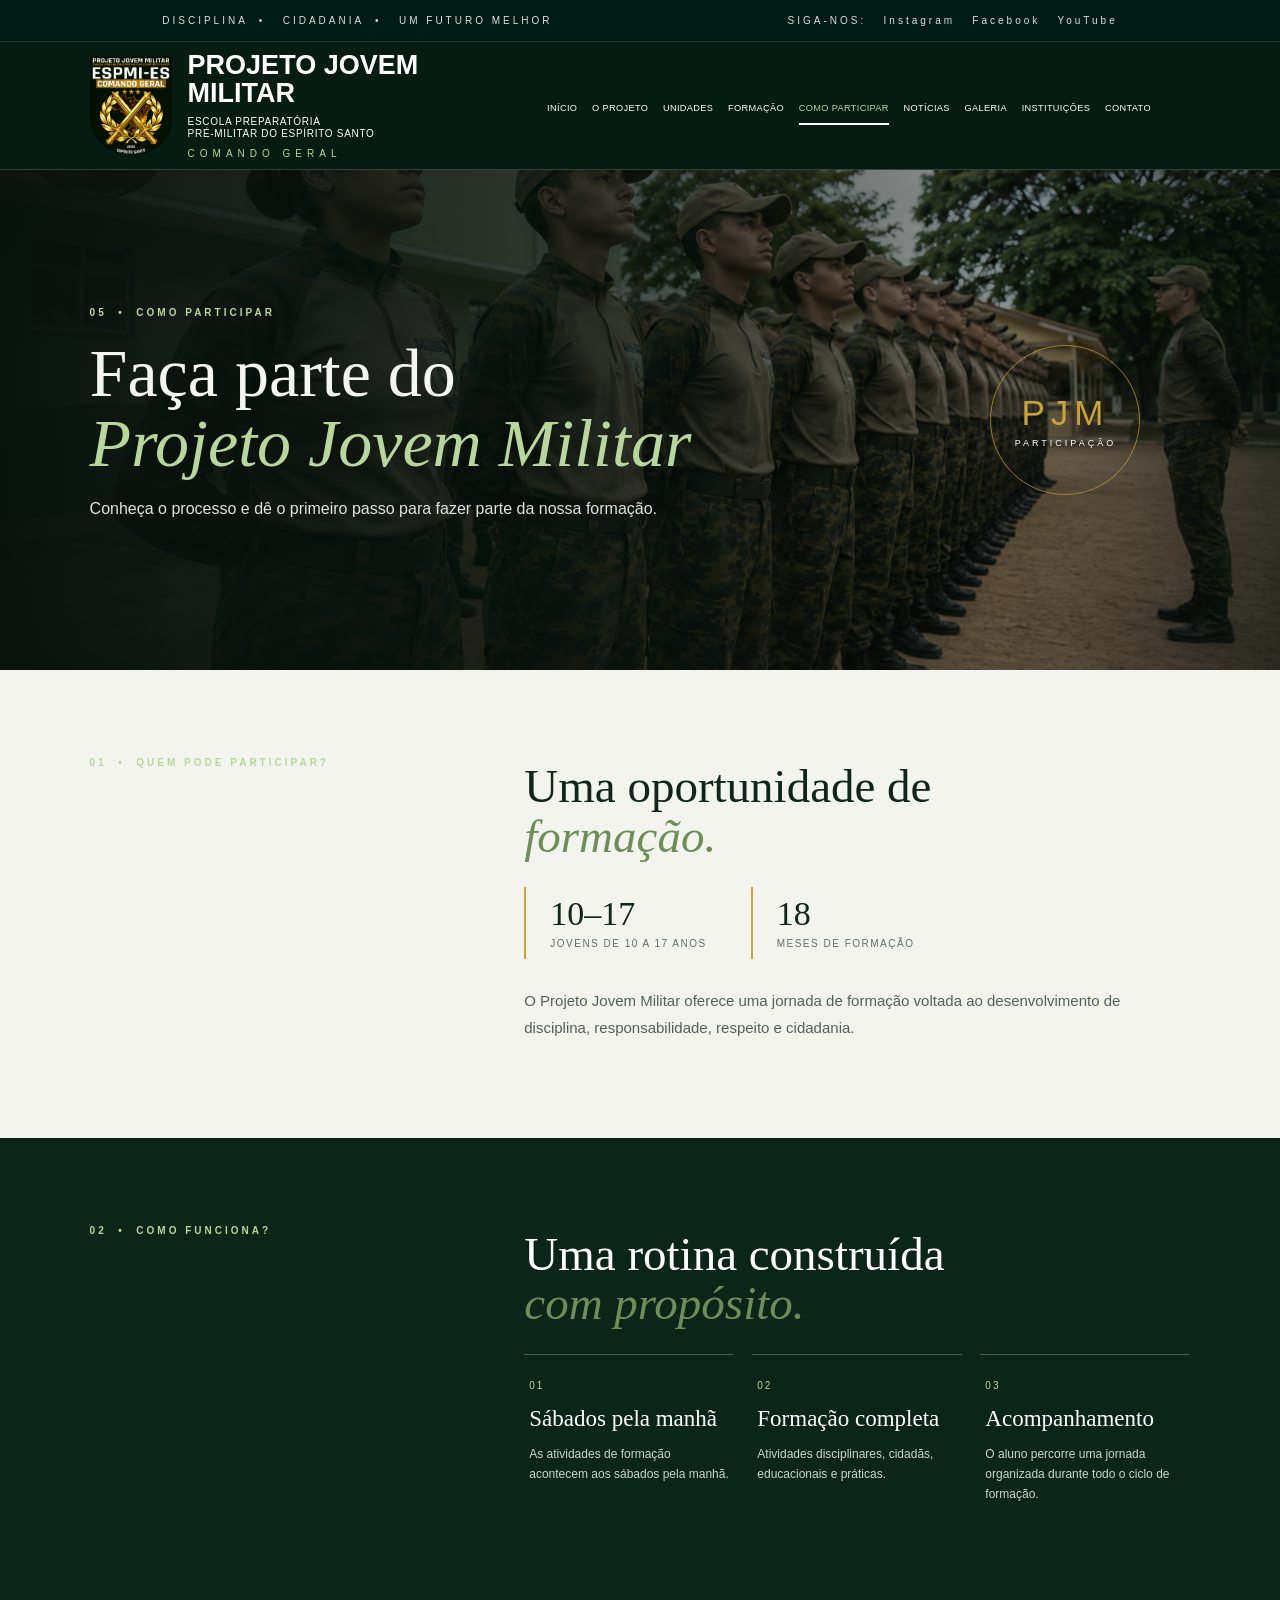
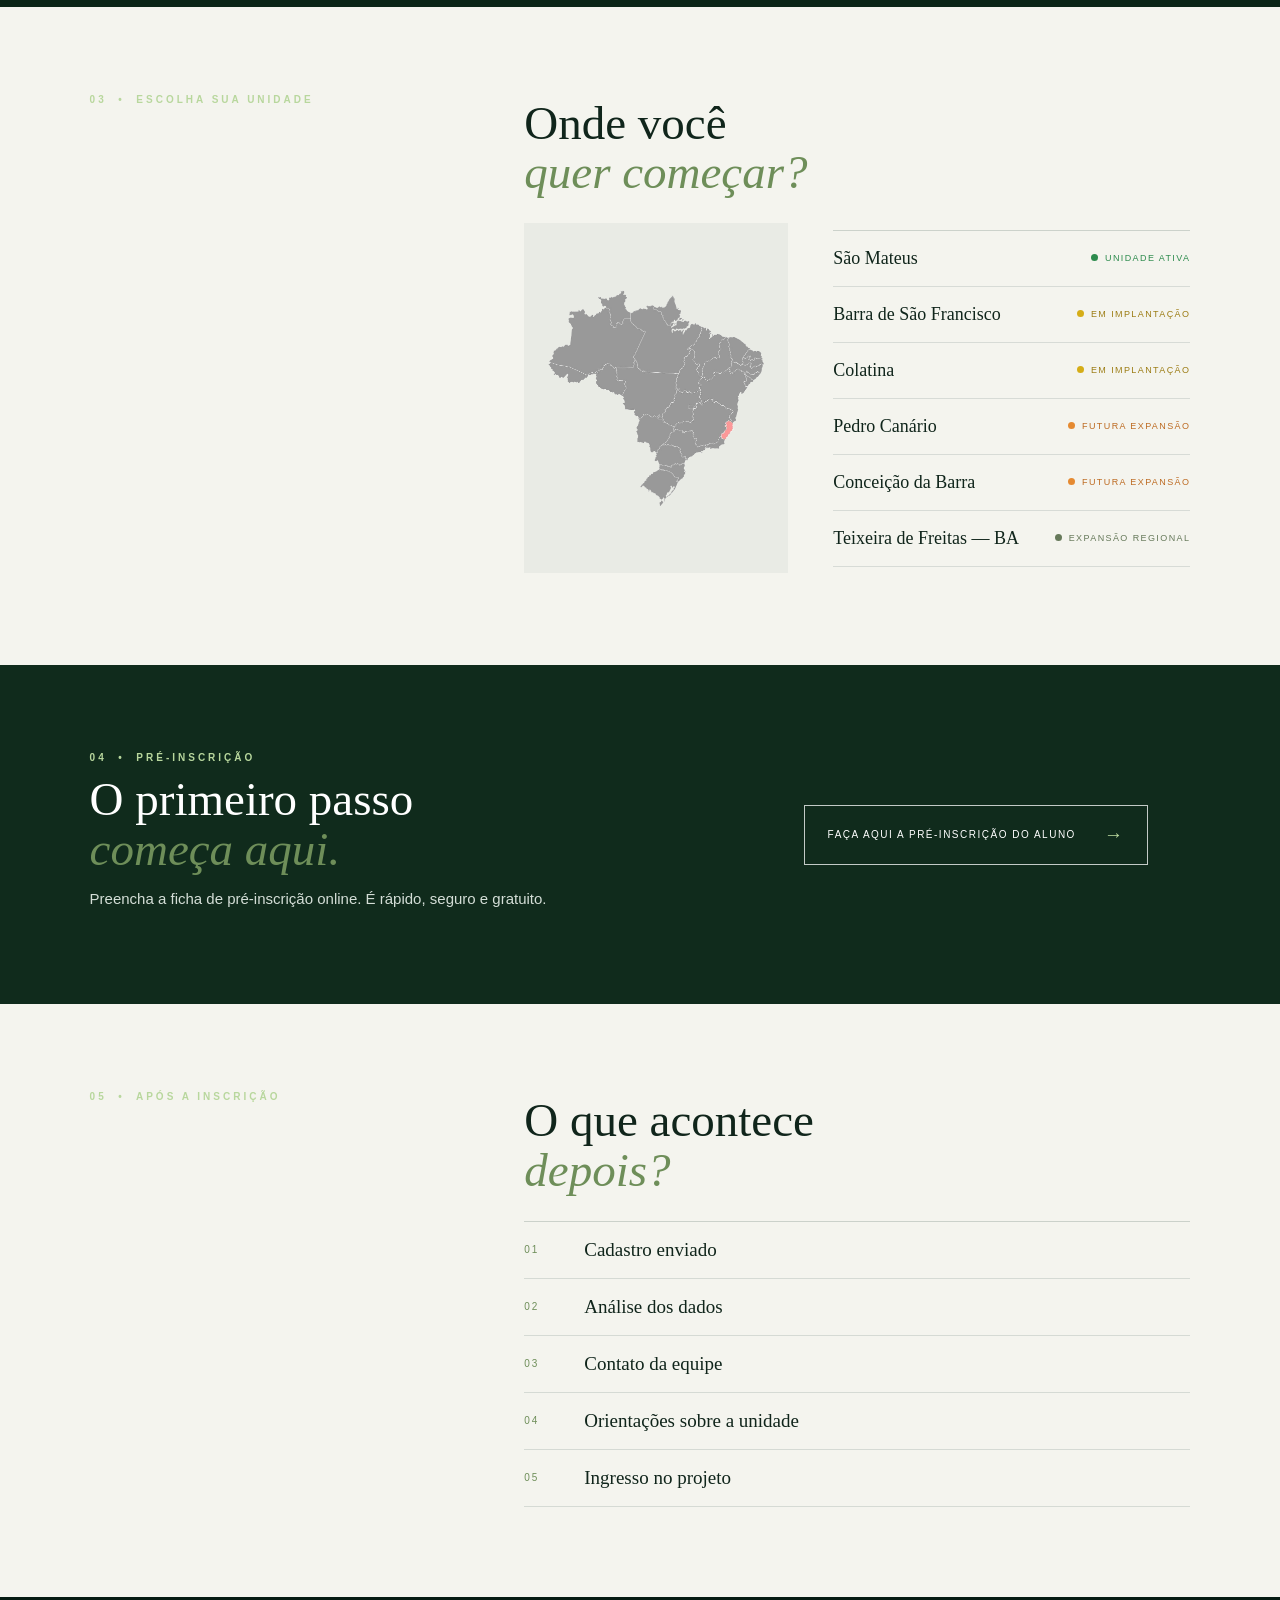
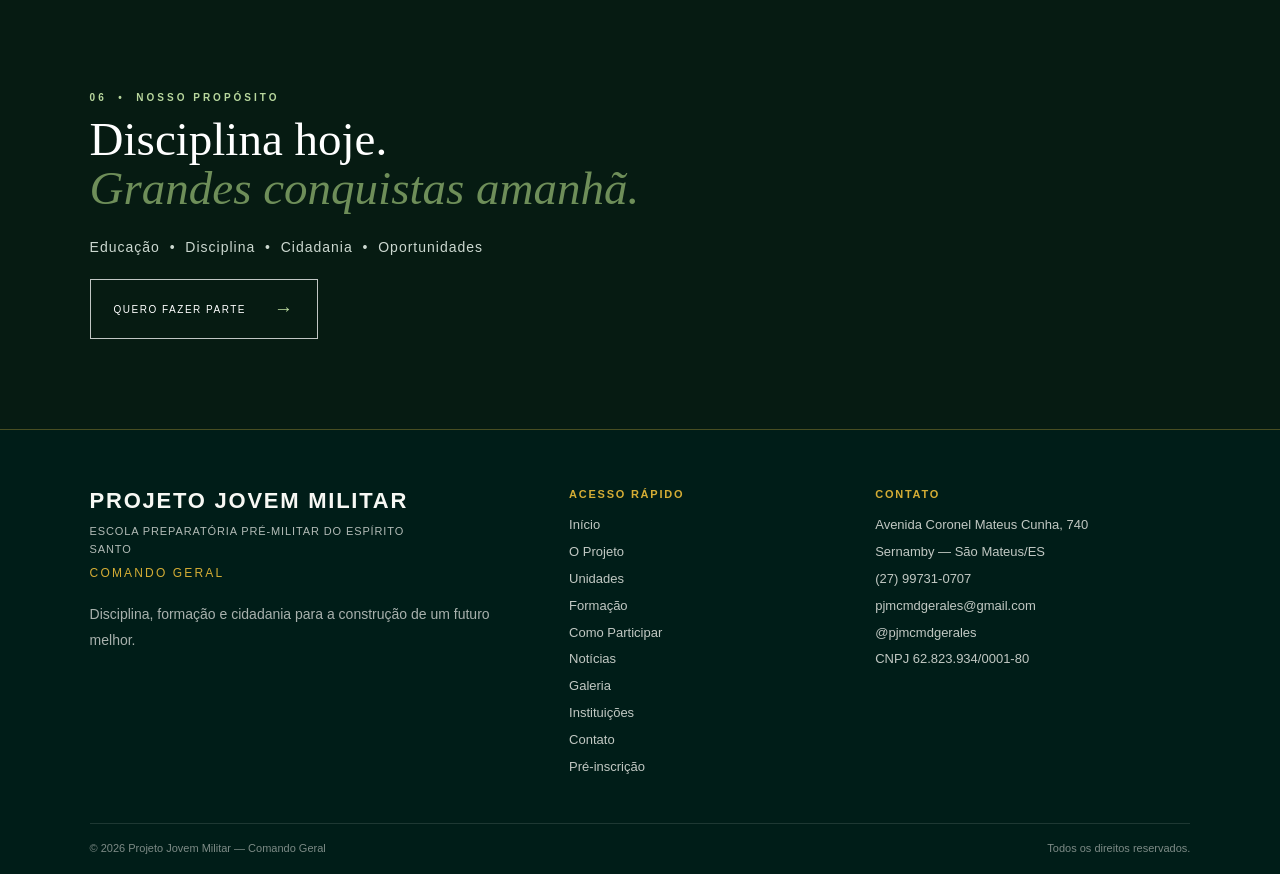
==== como-participar.html @ 77598af4 "Update como-participar.html" ====
<!doctype html>
<html lang="pt-BR">
<head>
<meta charset="utf-8">
<meta name="viewport" content="width=device-width,initial-scale=1">
<title>Como Participar | Projeto Jovem Militar</title>
<link rel="stylesheet" href="como-participar.css">
<link rel="stylesheet" href="common.css">  <link rel="stylesheet" href="responsive.css">
</head>
<body>
<div class="topbar"><div class="container topbar-inner">
<span>DISCIPLINA&nbsp;&nbsp;•&nbsp;&nbsp; CIDADANIA&nbsp;&nbsp;•&nbsp;&nbsp; UM FUTURO MELHOR</span>
<span>SIGA-NOS:&nbsp;&nbsp; Instagram&nbsp;&nbsp; Facebook&nbsp;&nbsp; YouTube</span>
</div></div>

<header class="site-header">
<div class="container header-inner">
<a class="brand" href="index.html">
<img src="assets/brasao-comando-geral.png" alt="Brasão do Projeto Jovem Militar — Comando Geral">
<span class="brand-text"><strong>PROJETO JOVEM<br>MILITAR</strong><small>ESCOLA PREPARATÓRIA<br>PRÉ-MILITAR DO ESPÍRITO SANTO</small><em>COMANDO GERAL</em></span>
</a>
<button class="menu-toggle" type="button" aria-label="Abrir menu" aria-expanded="false">☰</button>
<nav class="nav" aria-label="Navegação principal"><a href="index.html" data-page="inicio">INÍCIO</a><a href="projeto.html" data-page="projeto">O PROJETO</a><a href="unidades.html" data-page="unidades">UNIDADES</a><a href="formacao.html" data-page="formacao">FORMAÇÃO</a><a class="active" href="como-participar.html" data-page="como">COMO PARTICIPAR</a><a href="noticias.html" data-page="noticias">NOTÍCIAS</a><a href="galeria.html" data-page="galeria">GALERIA</a><a href="instituicoes.html" data-page="instituicoes">INSTITUIÇÕES</a><a href="contato.html" data-page="contato">CONTATO</a></nav>
</div>
</header>

<main>
<section class="participar-hero">
<div class="hero-image"></div>
<div class="container hero-inner">
<div class="hero-copy">
<span class="kicker">05 &nbsp;•&nbsp; COMO PARTICIPAR</span>
<h1>Faça parte do<br><i>Projeto Jovem Militar</i></h1>
<p>Conheça o processo e dê o primeiro passo para fazer parte da nossa formação.</p>
</div>
<div class="hero-mark"><span>PJM</span><small>PARTICIPAÇÃO</small></div>
</div>
</section>

<section class="paper-section">
<div class="container">
<div class="section-grid">
<div><span class="section-kicker">01 &nbsp;•&nbsp; QUEM PODE PARTICIPAR?</span></div>
<div class="content">
<h2>Uma oportunidade de<br><i>formação.</i></h2>
<div class="feature-list">
<div><b>10–17</b><span>JOVENS DE 10 A 17 ANOS</span></div>
<div><b>18</b><span>MESES DE FORMAÇÃO</span></div>
</div>
<p>O Projeto Jovem Militar oferece uma jornada de formação voltada ao desenvolvimento de disciplina, responsabilidade, respeito e cidadania.</p>
</div>
</div>
</div>
</section>

<section class="dark-section">
<div class="container">
<div class="section-grid">
<div><span class="section-kicker">02 &nbsp;•&nbsp; COMO FUNCIONA?</span></div>
<div class="content">
<h2>Uma rotina construída<br><i>com propósito.</i></h2>
<div class="steps">
<div><span>01</span><h3>Sábados pela manhã</h3><p>As atividades de formação acontecem aos sábados pela manhã.</p></div>
<div><span>02</span><h3>Formação completa</h3><p>Atividades disciplinares, cidadãs, educacionais e práticas.</p></div>
<div><span>03</span><h3>Acompanhamento</h3><p>O aluno percorre uma jornada organizada durante todo o ciclo de formação.</p></div>
</div>
</div>
</div>
</div>
</section>

<section class="paper-section units-section">
<div class="container">
<div class="section-grid">
<div><span class="section-kicker">03 &nbsp;•&nbsp; ESCOLHA SUA UNIDADE</span></div>
<div class="content">
<h2>Onde você<br><i>quer começar?</i></h2>
<div class="units-layout">
<div class="map-box"><img src="assets/mapa-brasil-es.png" alt="Mapa do Brasil com destaque para o Espírito Santo"></div>
<div class="unit-list">
<div><strong>São Mateus</strong><span class="status active">UNIDADE ATIVA</span></div>
<div><strong>Barra de São Francisco</strong><span class="status implant">EM IMPLANTAÇÃO</span></div>
<div><strong>Colatina</strong><span class="status implant">EM IMPLANTAÇÃO</span></div>
<div><strong>Pedro Canário</strong><span class="status future">FUTURA EXPANSÃO</span></div>
<div><strong>Conceição da Barra</strong><span class="status future">FUTURA EXPANSÃO</span></div>
<div><strong>Teixeira de Freitas — BA</strong><span class="status regional">EXPANSÃO REGIONAL</span></div>
</div>
</div>
</div>
</div>
</div>
</section>

<section class="pre-section">
<div class="container pre-inner">
<div>
<span class="section-kicker">04 &nbsp;•&nbsp; PRÉ-INSCRIÇÃO</span>
<h2>O primeiro passo<br><i>começa aqui.</i></h2>
<p>Preencha a ficha de pré-inscrição online. É rápido, seguro e gratuito.</p>
</div>
<a class="main-button" href="pre-inscricao.html">FAÇA AQUI A PRÉ-INSCRIÇÃO DO ALUNO <span>→</span></a>
</div>
</section>

<section class="paper-section after-section">
<div class="container">
<div class="section-grid">
<div><span class="section-kicker">05 &nbsp;•&nbsp; APÓS A INSCRIÇÃO</span></div>
<div class="content">
<h2>O que acontece<br><i>depois?</i></h2>
<div class="timeline">
<div><span>01</span><b>Cadastro enviado</b></div>
<div><span>02</span><b>Análise dos dados</b></div>
<div><span>03</span><b>Contato da equipe</b></div>
<div><span>04</span><b>Orientações sobre a unidade</b></div>
<div><span>05</span><b>Ingresso no projeto</b></div>
</div>
</div>
</div>
</div>
</section>

<section class="closing">
<div class="container">
<span class="section-kicker">06 &nbsp;•&nbsp; NOSSO PROPÓSITO</span>
<h2>Disciplina hoje.<br><i>Grandes conquistas amanhã.</i></h2>
<p>Educação &nbsp;•&nbsp; Disciplina &nbsp;•&nbsp; Cidadania &nbsp;•&nbsp; Oportunidades</p>
<a href="pre-inscricao.html">QUERO FAZER PARTE <span>→</span></a>
</div>
</section>
</main>



<script>
(function(){
const nav=document.querySelector('.nav'),toggle=document.querySelector('.menu-toggle');
if(toggle&&nav){toggle.onclick=()=>{const open=nav.classList.toggle('open');toggle.setAttribute('aria-expanded',String(open))};nav.querySelectorAll('a').forEach(a=>a.onclick=()=>nav.classList.remove('open'))}
const path=location.pathname.toLowerCase(),hash=location.hash;
let page='como';
if(path.includes('projeto.html'))page='projeto';
else if(path.includes('unidades.html'))page='unidades';
else if(path.includes('formacao.html'))page='formacao';
else if(path.endsWith('/index.html')||path.endsWith('/'))page=hash==='#contato'?'contato':'inicio';
document.querySelectorAll('.nav a').forEach(a=>a.classList.toggle('active',a.dataset.page===page));
})();
</script>
<footer class="pjm-footer"><div class="container footer-grid"><div class="footer-brand"><div class="footer-title">PROJETO JOVEM MILITAR</div><div class="footer-subtitle">ESCOLA PREPARATÓRIA PRÉ-MILITAR DO ESPÍRITO SANTO</div><div class="footer-command">COMANDO GERAL</div><p>Disciplina, formação e cidadania para a construção de um futuro melhor.</p></div><div class="footer-links"><strong>ACESSO RÁPIDO</strong><a href="index.html">Início</a><a href="projeto.html">O Projeto</a><a href="unidades.html">Unidades</a><a href="formacao.html">Formação</a><a href="como-participar.html">Como Participar</a><a href="noticias.html">Notícias</a><a href="galeria.html">Galeria</a><a href="instituicoes.html">Instituições</a><a href="contato.html">Contato</a><a href="pre-inscricao.html">Pré-inscrição</a></div><div class="footer-contact"><strong>CONTATO</strong><span>Avenida Coronel Mateus Cunha, 740</span><span>Sernamby — São Mateus/ES</span><span>(27) 99731-0707</span><span>pjmcmdgerales@gmail.com</span><span>@pjmcmdgerales</span><span>CNPJ 62.823.934/0001-80</span></div></div><div class="container footer-bottom"><span>© 2026 Projeto Jovem Militar — Comando Geral</span><span>Todos os direitos reservados.</span></div></footer><script src="common.js"></script></body>
</html>
---- como-participar.css ----
@font-face{font-family:FuturaPJM;src:url("assets/Futura-Md-BT.ttf") format("truetype");font-display:swap}
:root{--g:#061b12;--g2:#0b2518;--soft:#b8d79d;--gold:#c8a43a;--white:#f5f6f1;--paper:#f4f4ee;--ink:#10251b}
*{box-sizing:border-box}body{margin:0;background:var(--g);color:var(--white);font-family:FuturaPJM,Arial,sans-serif}.container{width:min(1320px,calc(100% - 88px));margin:auto}
.topbar{height:42px;background:#04140d;border-bottom:1px solid rgba(255,255,255,.1);font-size:10px;letter-spacing:3px}.topbar-inner{height:100%;display:flex;align-items:center;justify-content:space-between;color:#d9e1d9}
.site-header{height:128px;background:#061b12;border-bottom:1px solid rgba(255,255,255,.17);position:relative;z-index:10}.header-inner{height:100%;display:flex;align-items:center;gap:28px}.brand{display:flex;align-items:center;gap:16px;text-decoration:none;color:#fff;min-width:390px}.brand img{width:82px;height:104px;object-fit:contain}.brand-text{display:flex;flex-direction:column}.brand-text strong{font-size:27px;line-height:1.02}.brand-text small{font-size:10px;line-height:1.25;letter-spacing:.7px;margin-top:8px}.brand-text em{font-style:normal;color:var(--soft);font-size:10px;letter-spacing:5px;margin-top:7px}
.nav{display:flex;align-items:center;justify-content:center;gap:23px;flex:1;white-space:nowrap}.nav a{position:relative;color:#fff;text-decoration:none;font-size:12px;letter-spacing:.6px;padding:42px 0 37px}.nav a:after{content:"";position:absolute;left:0;right:0;bottom:25px;height:3px;background:#fff;transform:scaleX(0);transition:.2s}.nav a.active{color:var(--soft)}.nav a.active:after{transform:scaleX(1)}.header-cta{border:1px solid #819f65;border-radius:30px;color:#fff;text-decoration:none;padding:15px 19px;font-size:10px;white-space:nowrap}.header-cta span{font-size:18px;color:var(--soft);margin-left:12px}.menu-toggle{display:none}
.participar-hero{min-height:500px;position:relative;overflow:hidden;background:#071c12}.hero-image{position:absolute;inset:0;background:linear-gradient(90deg,rgba(3,18,11,.98) 0%,rgba(3,18,11,.78) 45%,rgba(3,18,11,.42) 78%,rgba(3,18,11,.7)),url("assets/alunos-enfileirados.png") center/cover no-repeat;filter:saturate(.62)}.hero-inner{position:relative;min-height:500px;display:flex;align-items:center;justify-content:space-between}.hero-copy h1{font-family:Georgia,serif;font-size:68px;font-weight:400;line-height:1.03;margin:18px 0}.hero-copy h1 i{color:var(--soft)}.hero-copy p{font-size:16px;line-height:1.6;max-width:620px;color:#dce5df}.kicker,.section-kicker{font-size:10px;letter-spacing:3px;color:var(--soft);font-weight:bold}.hero-mark{width:150px;height:150px;border:1px solid rgba(200,164,58,.7);border-radius:50%;display:flex;flex-direction:column;align-items:center;justify-content:center;color:var(--gold);margin-right:50px}.hero-mark span{font-size:35px;letter-spacing:6px}.hero-mark small{font-size:9px;letter-spacing:3px;color:#fff;margin-top:5px}
.paper-section{background:var(--paper);color:var(--ink);padding:82px 0}.section-grid{display:grid;grid-template-columns:.72fr 1.28fr;gap:60px}.content h2,.pre-inner h2,.closing h2{font-family:Georgia,serif;font-size:47px;font-weight:400;line-height:1.06;margin:10px 0 25px}.content h2 i,.pre-inner h2 i,.closing h2 i{font-style:italic;color:#6e8e59}.content>p{font-size:15px;line-height:1.8;color:#536159;max-width:760px}.feature-list{display:flex;gap:20px;margin:10px 0 28px}.feature-list div{border-left:2px solid var(--gold);padding:8px 24px}.feature-list b{display:block;font-family:Georgia,serif;font-size:34px;font-weight:400}.feature-list span{font-size:10px;letter-spacing:1.5px;color:#607066}
.dark-section{background:#0b2518;padding:82px 0}.dark-section .content h2{color:#fff}.steps{display:grid;grid-template-columns:repeat(3,1fr);gap:18px}.steps>div{border-top:1px solid rgba(255,255,255,.25);padding:20px 5px}.steps span{color:var(--soft);font-size:10px;letter-spacing:2px}.steps h3{font-family:Georgia,serif;font-size:23px;font-weight:400;color:#fff;margin:13px 0}.steps p{font-size:12px;line-height:1.65;color:#cbd7cf;margin:0}
.units-section{padding-bottom:92px}.units-layout{display:grid;grid-template-columns: .85fr 1.15fr;gap:45px;align-items:center}.map-box{background:#e9ebe5;padding:24px;display:flex;justify-content:center;align-items:center;min-height:350px}.map-box img{width:100%;max-width:390px;height:auto;object-fit:contain}.unit-list{display:flex;flex-direction:column;border-top:1px solid #ccd2cb}.unit-list>div{display:flex;align-items:center;justify-content:space-between;gap:18px;padding:17px 0;border-bottom:1px solid #d7dbd6}.unit-list strong{font-family:Georgia,serif;font-size:18px;font-weight:400}.status{font-size:9px;letter-spacing:1.4px;white-space:nowrap}.status:before{content:"";display:inline-block;width:7px;height:7px;border-radius:50%;margin-right:7px}.status.active{color:#2d8b4d}.status.active:before{background:#2d8b4d}.status.implant{color:#9b7b12}.status.implant:before{background:#d5ad17}.status.future{color:#bd6b22}.status.future:before{background:#e58a31}.status.regional{color:#66795a}.status.regional:before{background:#66795a}
.pre-section{background:#102b1c;padding:82px 0}.pre-inner{display:flex;align-items:center;justify-content:space-between;gap:60px}.pre-inner h2{color:#fff;margin-bottom:15px}.pre-inner p{font-size:15px;color:#d4ded7}.pre-inner .main-button{margin-right:42px}.main-button,.closing a{display:inline-flex;align-items:center;gap:28px;border:1px solid rgba(255,255,255,.75);color:#fff;text-decoration:none;padding:18px 23px;font-size:10px;letter-spacing:1.5px;white-space:nowrap}.main-button span,.closing a span{font-size:19px;color:var(--soft)}
.after-section{padding-top:82px;padding-bottom:90px}.timeline{border-top:1px solid #cbd1ca}.timeline div{display:grid;grid-template-columns:60px 1fr;align-items:center;padding:17px 0;border-bottom:1px solid #d5dad4}.timeline span{font-size:10px;letter-spacing:2px;color:#6e8e59}.timeline b{font-family:Georgia,serif;font-size:19px;font-weight:400}
.closing{background:#061b12;padding:90px 0}.closing h2{color:#fff}.closing p{font-size:14px;color:#ccd8d0;letter-spacing:1px;margin:0 0 24px}
footer{background:#04140d;border-top:1px solid rgba(255,255,255,.1)}.footer-inner{display:flex;justify-content:space-between;padding:19px 0;color:#aebbb2;font-size:9px}.footer-inner span{color:var(--gold)}
@media(max-width:1250px){.container{width:min(1180px,calc(100% - 48px))}.brand{min-width:315px}.brand-text strong{font-size:22px}.nav{gap:14px}.nav a{font-size:10px}.header-cta{padding:13px 14px;font-size:9px}.hero-copy h1{font-size:58px}}
@media(max-width:980px){.topbar{height:auto;padding:9px 0}.topbar-inner{flex-direction:column;align-items:flex-start;gap:6px}.site-header{height:90px}.brand{min-width:0;flex:1}.brand img{width:57px;height:72px}.brand-text strong{font-size:17px}.brand-text small{font-size:7px}.brand-text em{font-size:7px}.header-cta{display:none}.menu-toggle{display:block;background:none;border:0;color:#fff;font-size:25px}.nav{position:absolute;display:none;left:0;right:0;top:90px;background:#061b12;padding:10px 25px;flex-direction:column;gap:0}.nav.open{display:flex}.nav a{padding:14px 0}.nav a:after{bottom:5px}.participar-hero{min-height:420px}.hero-inner{min-height:420px}.hero-copy h1{font-size:48px}.hero-mark{display:none}.section-grid,.units-layout{grid-template-columns:1fr}.steps{grid-template-columns:1fr}.map-box{min-height:260px}.pre-inner{flex-direction:column;align-items:flex-start}}
@media(max-width:600px){.container{width:calc(100% - 30px)}.paper-section,.dark-section,.pre-section,.closing{padding:58px 0}.content h2,.pre-inner h2,.closing h2{font-size:34px}.feature-list{gap:8px}.feature-list div{padding:8px 14px}.unit-list>div{align-items:flex-start;flex-direction:column;gap:7px}.footer-inner{flex-direction:column;gap:8px}}
---- common.css ----
/* PJM — CONSTRUÇÃO 02: navegação e rodapé unificados */
.nav{gap:clamp(10px,1.15vw,20px)!important;align-items:center!important;justify-content:center!important;white-space:nowrap!important}
.nav a{font-size:clamp(9px,0.72vw,12px)!important;letter-spacing:.35px!important}
.nav a:after{background:#fff!important;height:2px!important}
.nav a.active:after{transform:scaleX(1)!important}
.header-cta,.cta{white-space:nowrap}
.pjm-footer{background:#001d18;color:#f7f8f4;border-top:1px solid rgba(212,173,53,.34);padding:58px 0 0}
.pjm-footer .footer-grid{display:grid;grid-template-columns:1.35fr .8fr 1fr;gap:54px}
.pjm-footer .footer-title{font-size:22px;font-weight:700;letter-spacing:.08em}
.pjm-footer .footer-subtitle{margin-top:9px;font-size:11px;line-height:1.6;letter-spacing:.08em;color:rgba(247,248,244,.72);max-width:360px}
.pjm-footer .footer-command{margin-top:8px;font-size:12px;letter-spacing:.18em;color:#d4ad35}
.pjm-footer .footer-brand p{margin:22px 0 0;max-width:400px;color:rgba(247,248,244,.68);line-height:1.8;font-size:14px}
.pjm-footer .footer-links,.pjm-footer .footer-contact{display:flex;flex-direction:column;align-items:flex-start;gap:8px}
.pjm-footer .footer-links strong,.pjm-footer .footer-contact strong{margin-bottom:8px;font-size:11px;letter-spacing:.16em;color:#d4ad35}
.pjm-footer .footer-links a,.pjm-footer .footer-contact span{font-size:13px;color:rgba(247,248,244,.78);text-decoration:none;line-height:1.45}
.pjm-footer .footer-links a:hover{color:#fff}
.pjm-footer .footer-bottom{margin-top:46px;padding:18px 0 20px;border-top:1px solid rgba(247,248,244,.12);display:flex;justify-content:space-between;gap:20px;font-size:11px;color:rgba(247,248,244,.5)}
@media(max-width:1150px){.nav{gap:9px!important}.nav a{font-size:9px!important}.header-cta,.cta{padding-left:16px!important;padding-right:16px!important;font-size:9px!important}.brand{min-width:350px!important}}
@media(max-width:900px){.pjm-footer .footer-grid{grid-template-columns:1fr 1fr;gap:38px}.pjm-footer .footer-brand{grid-column:1/-1}}
@media(max-width:850px){.nav{position:absolute!important;display:none!important;left:0!important;right:0!important;top:100%!important;background:#00251f!important;padding:10px 25px!important;flex-direction:column!important;gap:0!important;box-shadow:0 14px 24px rgba(0,0,0,.18)}.nav.open{display:flex!important}.nav a{font-size:11px!important;padding:14px 0!important}.nav a:after{bottom:5px!important}.menu-toggle{display:block!important;background:none!important;border:0!important;color:#fff!important;font-size:25px!important}.header-cta,.cta{display:none!important}}
@media(max-width:560px){.pjm-footer .footer-grid{grid-template-columns:1fr}.pjm-footer .footer-brand{grid-column:auto}.pjm-footer .footer-bottom{flex-direction:column}.pjm-footer .footer-bottom span:last-child{text-align:left}}

/* CORREÇÃO — compatibilidade das páginas internas com o cabeçalho institucional */
.topbar{height:42px;background:#001a16;border-bottom:1px solid rgba(255,255,255,.1);font-size:10px;letter-spacing:3px;color:#f7f8f4;display:flex;align-items:center;justify-content:space-between;padding:0 6.6%;box-sizing:border-box}
.header{min-height:128px;background:#00251f;color:#fff;border-bottom:1px solid rgba(212,173,53,.55);position:relative;z-index:10;display:flex;align-items:center;gap:28px;padding:0 6.6%;box-sizing:border-box}
.header .brand{display:flex;align-items:center;gap:16px;min-width:390px;color:#fff}
.header .brand img{width:82px;height:104px;object-fit:contain}
.header .brand strong{display:block;font-size:27px;line-height:1.02}
.header .brand small{display:block;font-size:10px;line-height:1.25;letter-spacing:.7px;margin-top:8px}
.header .brand em{display:block;font-style:normal;color:#d4ad35;font-size:10px;letter-spacing:5px;margin-top:7px}
.header .nav{display:flex;align-items:center;justify-content:center;gap:20px;flex:1;white-space:nowrap}
.header .nav a{position:relative;color:#fff;text-decoration:none;font-size:11px;letter-spacing:.45px;padding:42px 0 37px}
.header .nav a:after{content:"";position:absolute;left:0;right:0;bottom:25px;height:2px;background:#fff;transform:scaleX(0);transition:.2s}
.header .nav a.active:after{transform:scaleX(1)}
.header .nav a.active{color:#fff}
.header .header-cta{flex:0 0 auto;border:1px solid #9dd95c;border-radius:30px;color:#fff;text-decoration:none;padding:15px 19px;font-size:10px;letter-spacing:.4px;white-space:nowrap}
.header .header-cta span{font-size:18px;color:#b6e66e;margin-left:12px}
.header .menu-toggle{display:none;background:none;border:0;color:#fff;font-size:25px}
@media(max-width:1150px){.header .brand{min-width:350px}.header .nav{gap:9px}.header .nav a{font-size:9px}.header .header-cta{padding-left:16px;padding-right:16px;font-size:9px}}
@media(max-width:850px){.header{min-height:90px;padding:10px 5%;flex-wrap:nowrap}.header .brand{min-width:0;flex:1}.header .brand img{width:57px;height:72px}.header .brand strong{font-size:17px}.header .brand small{font-size:7px}.header .brand em{font-size:7px}.header .header-cta{display:none}.header .menu-toggle{display:block}.header .nav{position:absolute;display:none;left:0;right:0;top:100%;background:#00251f;padding:10px 25px;flex-direction:column;gap:0;box-shadow:0 14px 24px rgba(0,0,0,.18)}.header .nav.open{display:flex}.header .nav a{font-size:11px;padding:14px 0}.header .nav a:after{bottom:5px}}
@media(max-width:560px){.topbar{height:auto;min-height:42px;padding:9px 5%;gap:6px;flex-wrap:wrap;font-size:8px}.topbar>div:last-child{display:none}}

/* CORREÇÃO FINAL — traço ativo da navegação em todas as páginas */
.header .nav a.active:after,
.nav a.active:after{
  display:block!important;
  visibility:visible!important;
  opacity:1!important;
  width:auto!important;
  left:0!important;
  right:0!important;
  bottom:25px!important;
  height:2px!important;
  background:#ffffff!important;
  transform:scaleX(1)!important;
  transform-origin:center!important;
}
@media(max-width:850px){
  .header .nav a.active:after,
  .nav a.active:after{
    bottom:5px!important;
  }
}
---- responsive.css ----
/* PJM — responsividade global das páginas internas */
*{box-sizing:border-box}html{overflow-x:hidden}body{margin:0;overflow-x:hidden;font-family:Arial,Helvetica,sans-serif}img{max-width:100%;height:auto}button,input,select,textarea{font:inherit}
.container{width:min(1180px,86%);margin:0 auto}
.pjm-footer{width:100%}.pjm-footer .container{width:min(1180px,86%)}
@media(max-width:1150px){.header{padding-left:5%;padding-right:5%}.topbar{padding-left:5%;padding-right:5%}}
@media(max-width:850px){.header .nav{z-index:30}.header .menu-toggle{cursor:pointer}.header .brand strong{white-space:normal}}
@media(max-width:620px){.topbar{letter-spacing:1.5px}.pjm-footer .container{width:90%}}
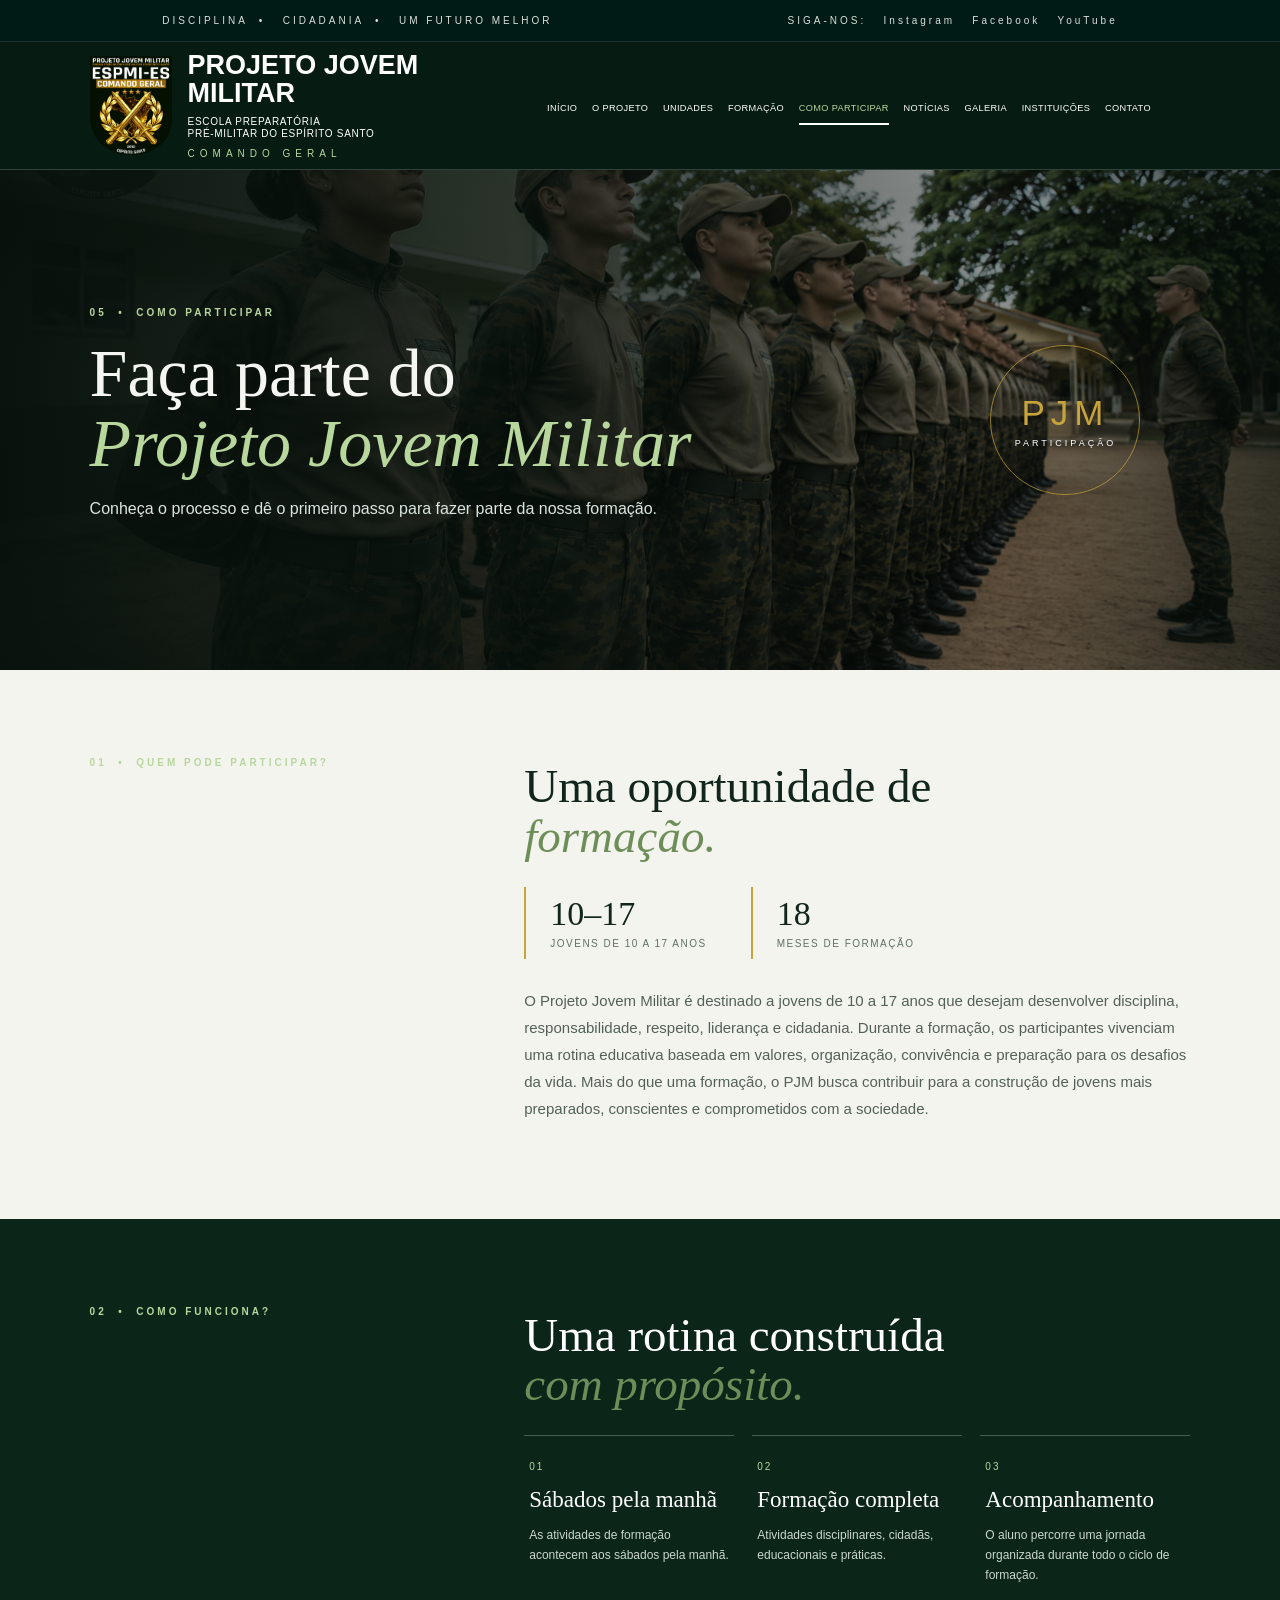
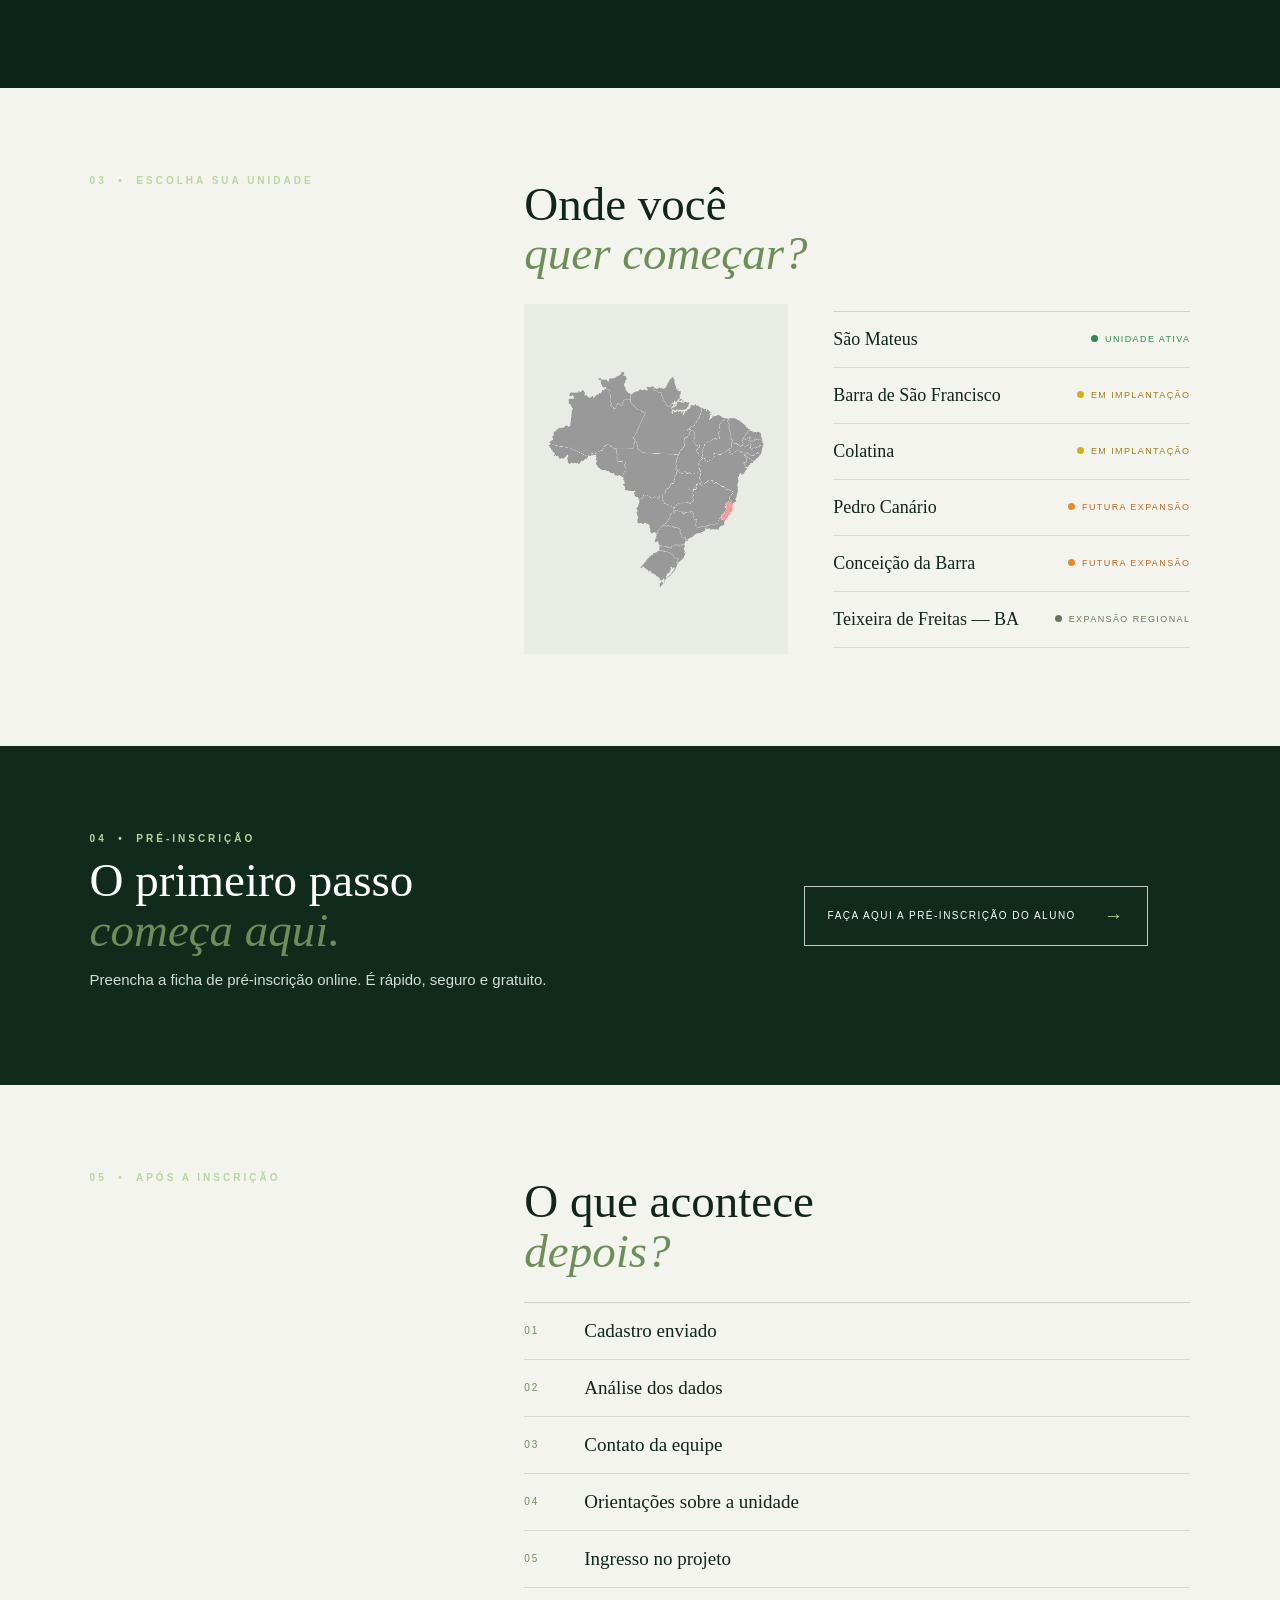
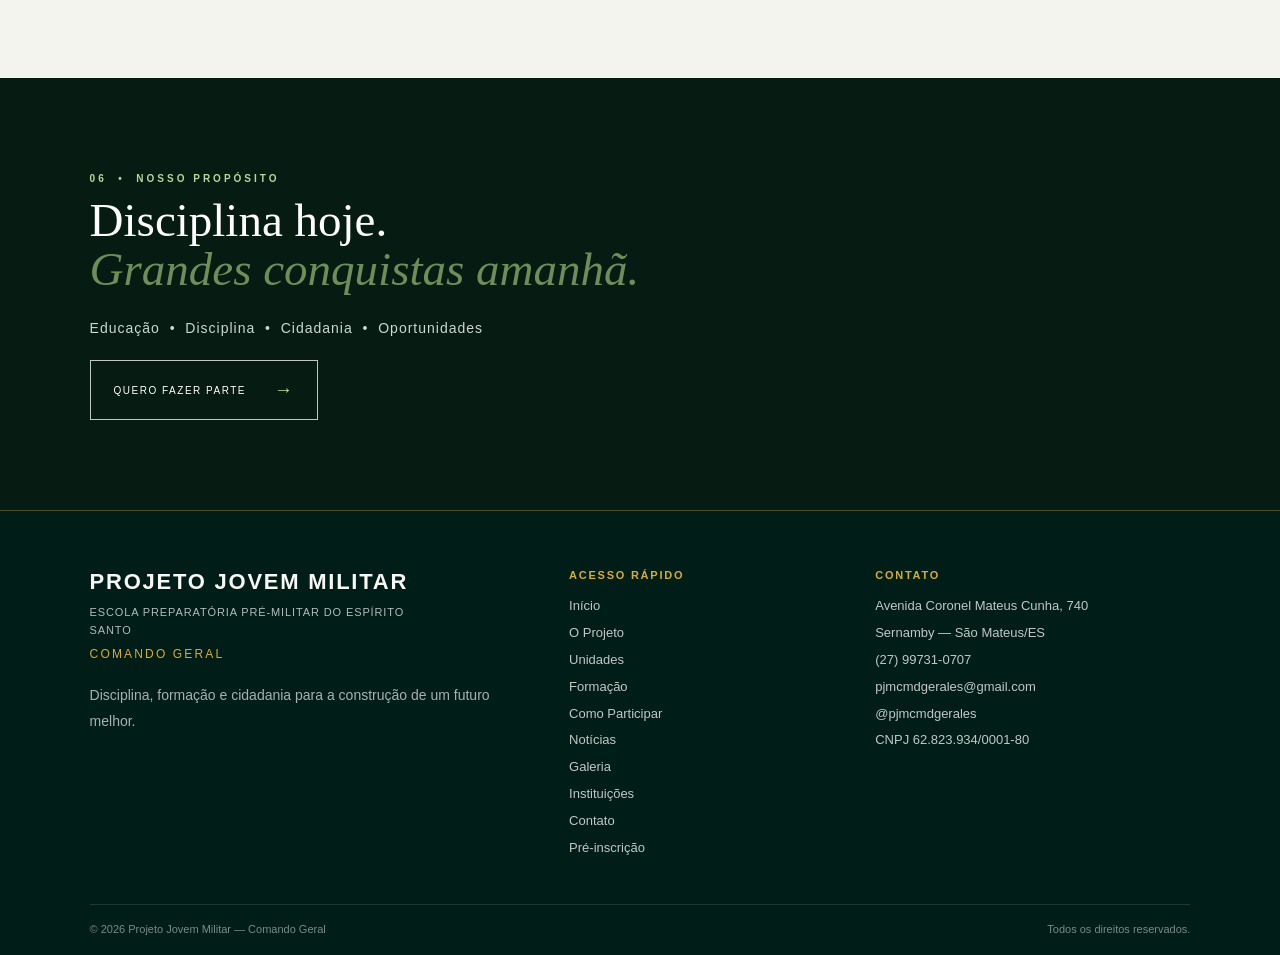
==== commit 0cadca65: "Update como-participar.html" ====
--- a/como-participar.html
+++ b/como-participar.html
@@ -47,7 +47,7 @@
 <div><b>10–17</b><span>JOVENS DE 10 A 17 ANOS</span></div>
 <div><b>18</b><span>MESES DE FORMAÇÃO</span></div>
 </div>
-<p>O Projeto Jovem Militar oferece uma jornada de formação voltada ao desenvolvimento de disciplina, responsabilidade, respeito e cidadania.</p>
+<p>O Projeto Jovem Militar é destinado a jovens de 10 a 17 anos que desejam desenvolver disciplina, responsabilidade, respeito, liderança e cidadania. Durante a formação, os participantes vivenciam uma rotina educativa baseada em valores, organização, convivência e preparação para os desafios da vida. Mais do que uma formação, o PJM busca contribuir para a construção de jovens mais preparados, conscientes e comprometidos com a sociedade.</p>
 </div>
 </div>
 </div>
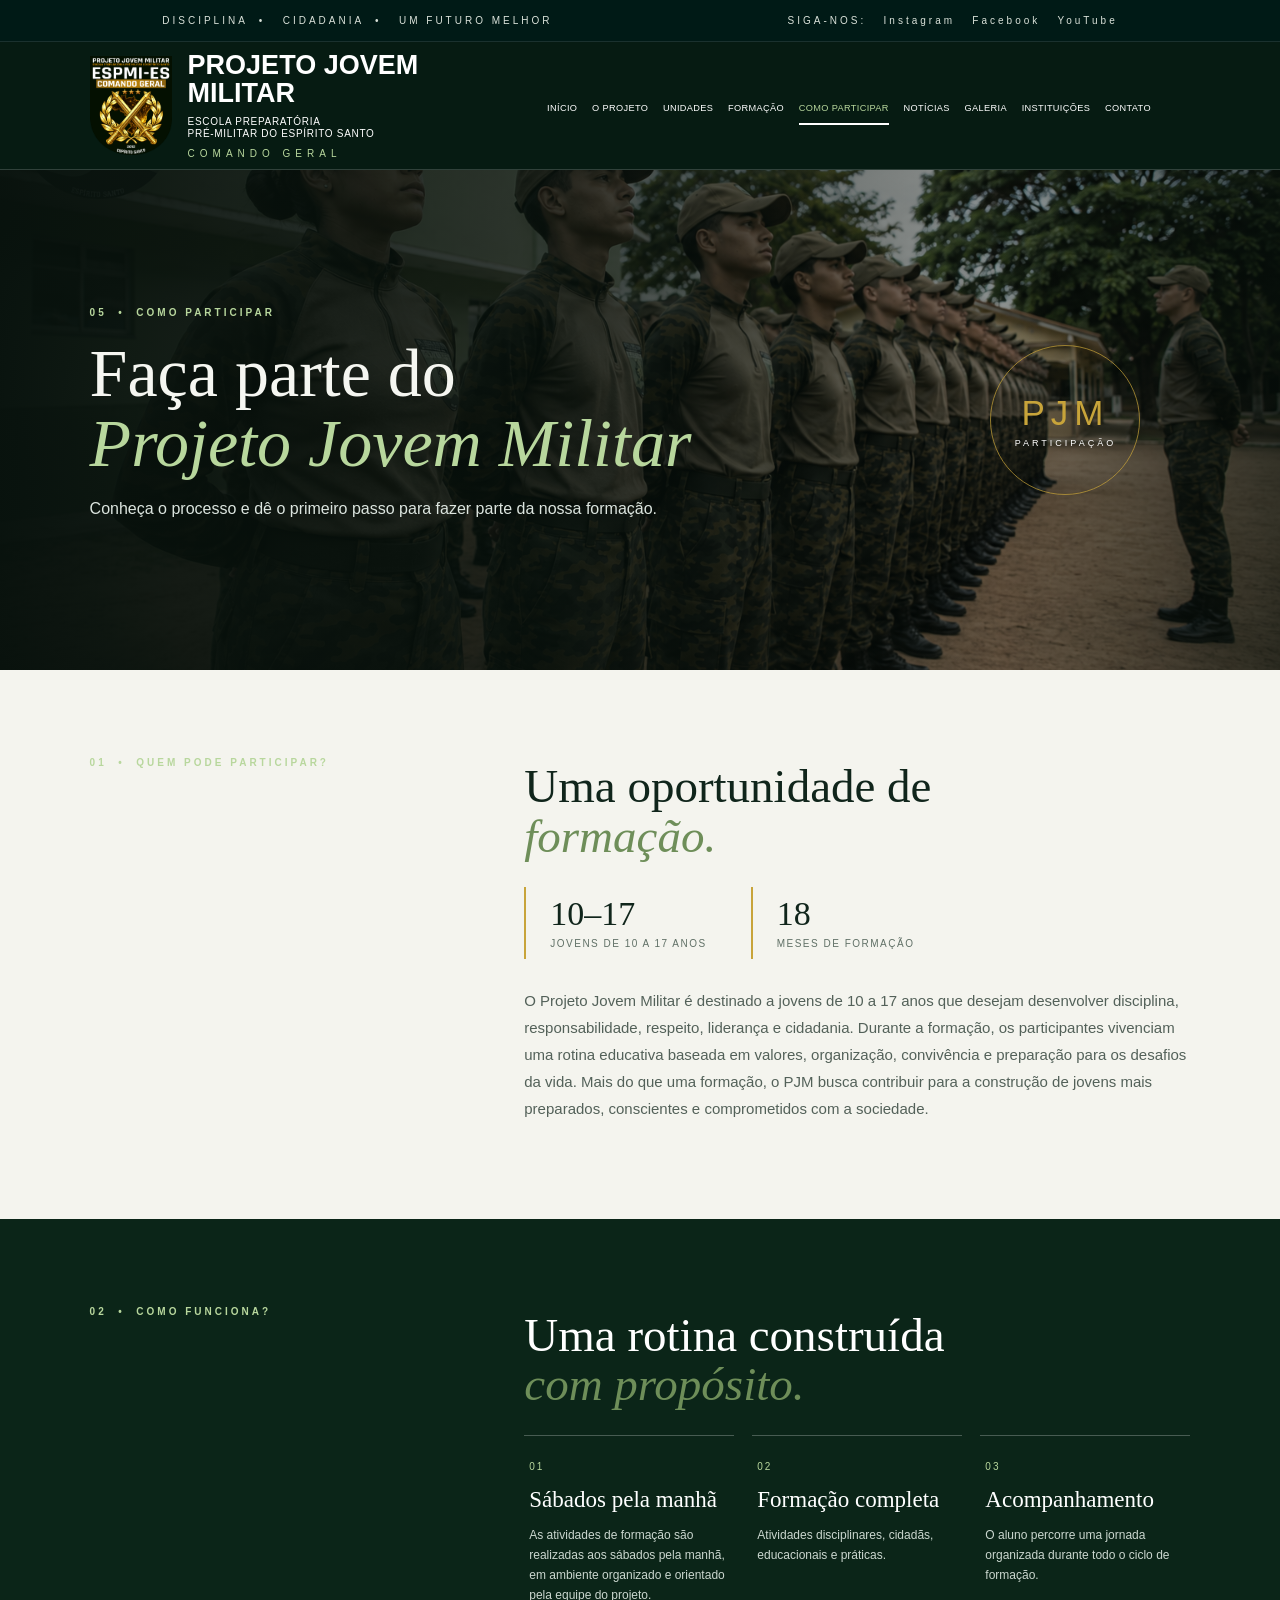
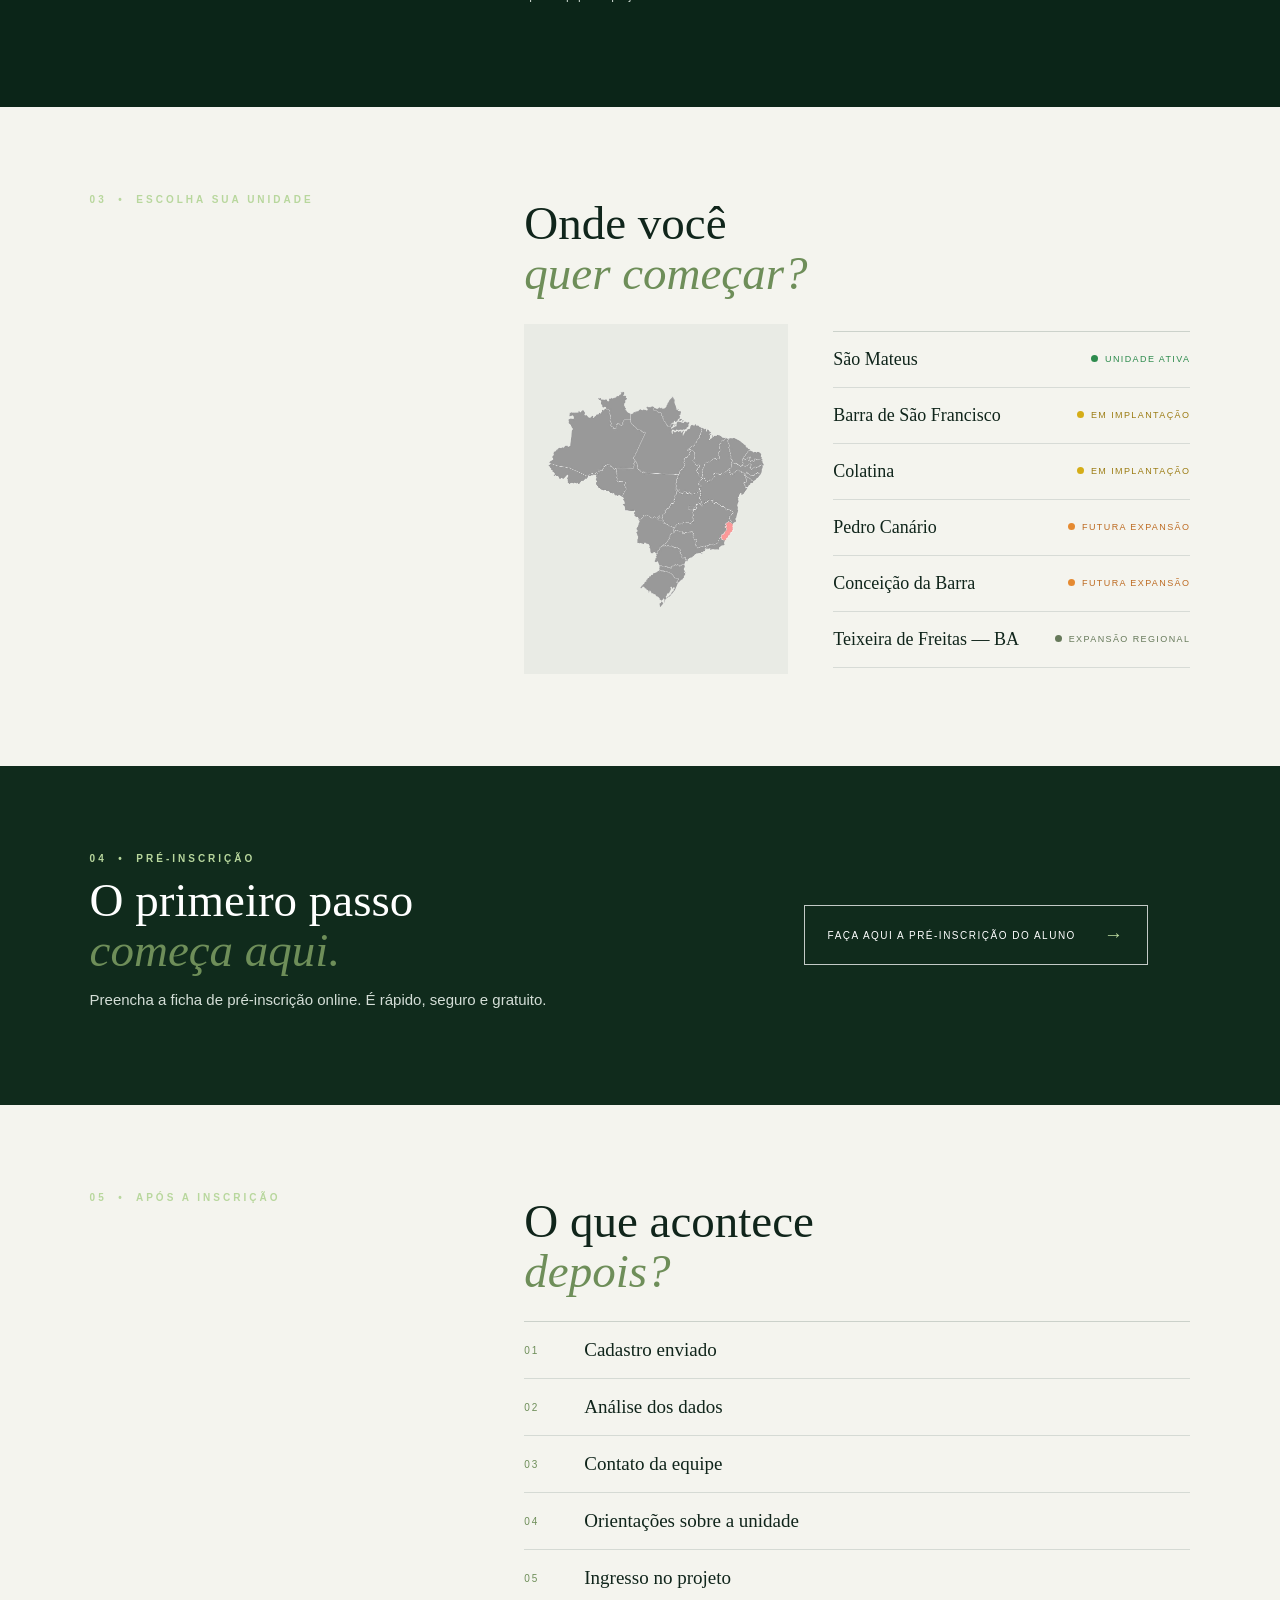
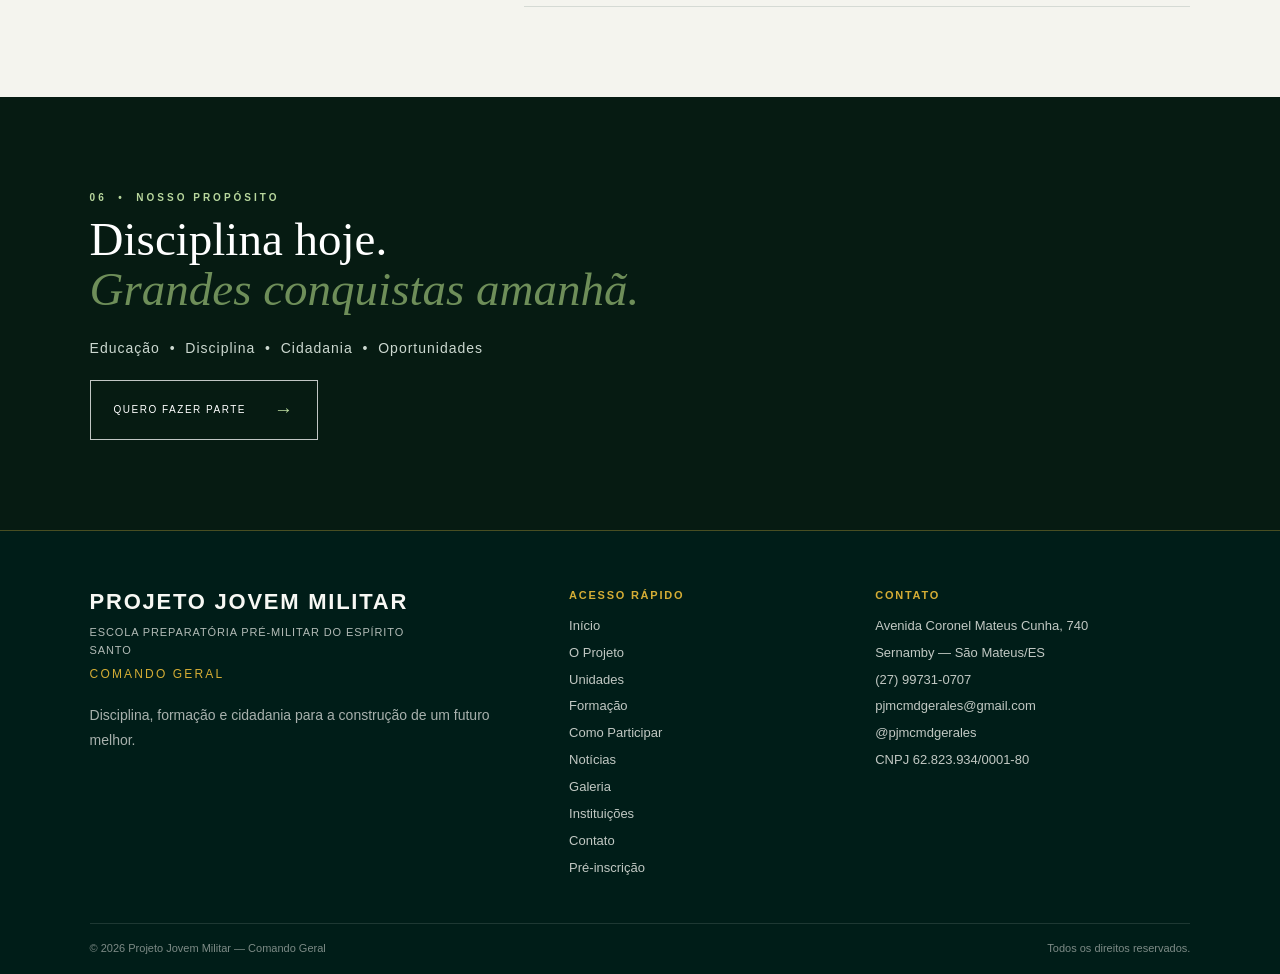
==== commit 50648f77: "Update como-participar.html" ====
--- a/como-participar.html
+++ b/como-participar.html
@@ -60,7 +60,7 @@
 <div class="content">
 <h2>Uma rotina construída<br><i>com propósito.</i></h2>
 <div class="steps">
-<div><span>01</span><h3>Sábados pela manhã</h3><p>As atividades de formação acontecem aos sábados pela manhã.</p></div>
+<div><span>01</span><h3>Sábados pela manhã</h3><p>As atividades de formação são realizadas aos sábados pela manhã, em ambiente organizado e orientado pela equipe do projeto.</p></div>
 <div><span>02</span><h3>Formação completa</h3><p>Atividades disciplinares, cidadãs, educacionais e práticas.</p></div>
 <div><span>03</span><h3>Acompanhamento</h3><p>O aluno percorre uma jornada organizada durante todo o ciclo de formação.</p></div>
 </div>
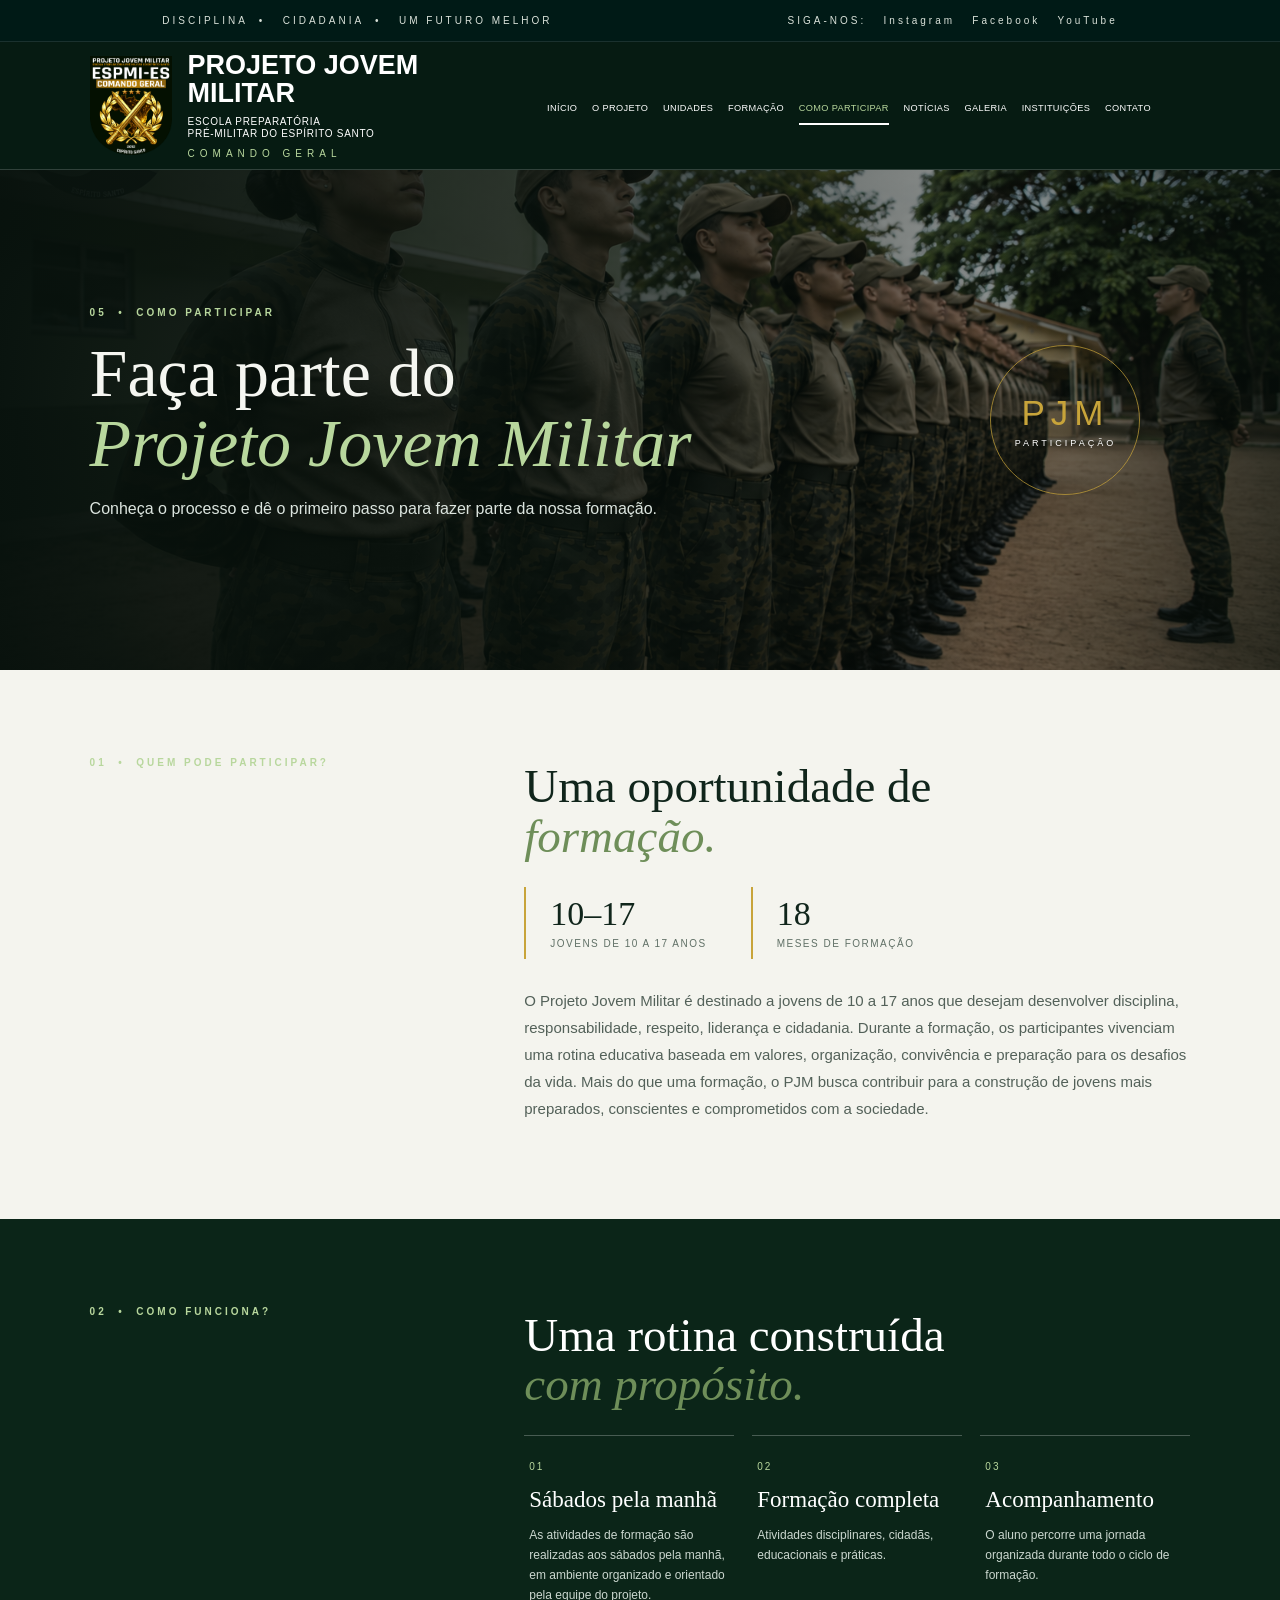
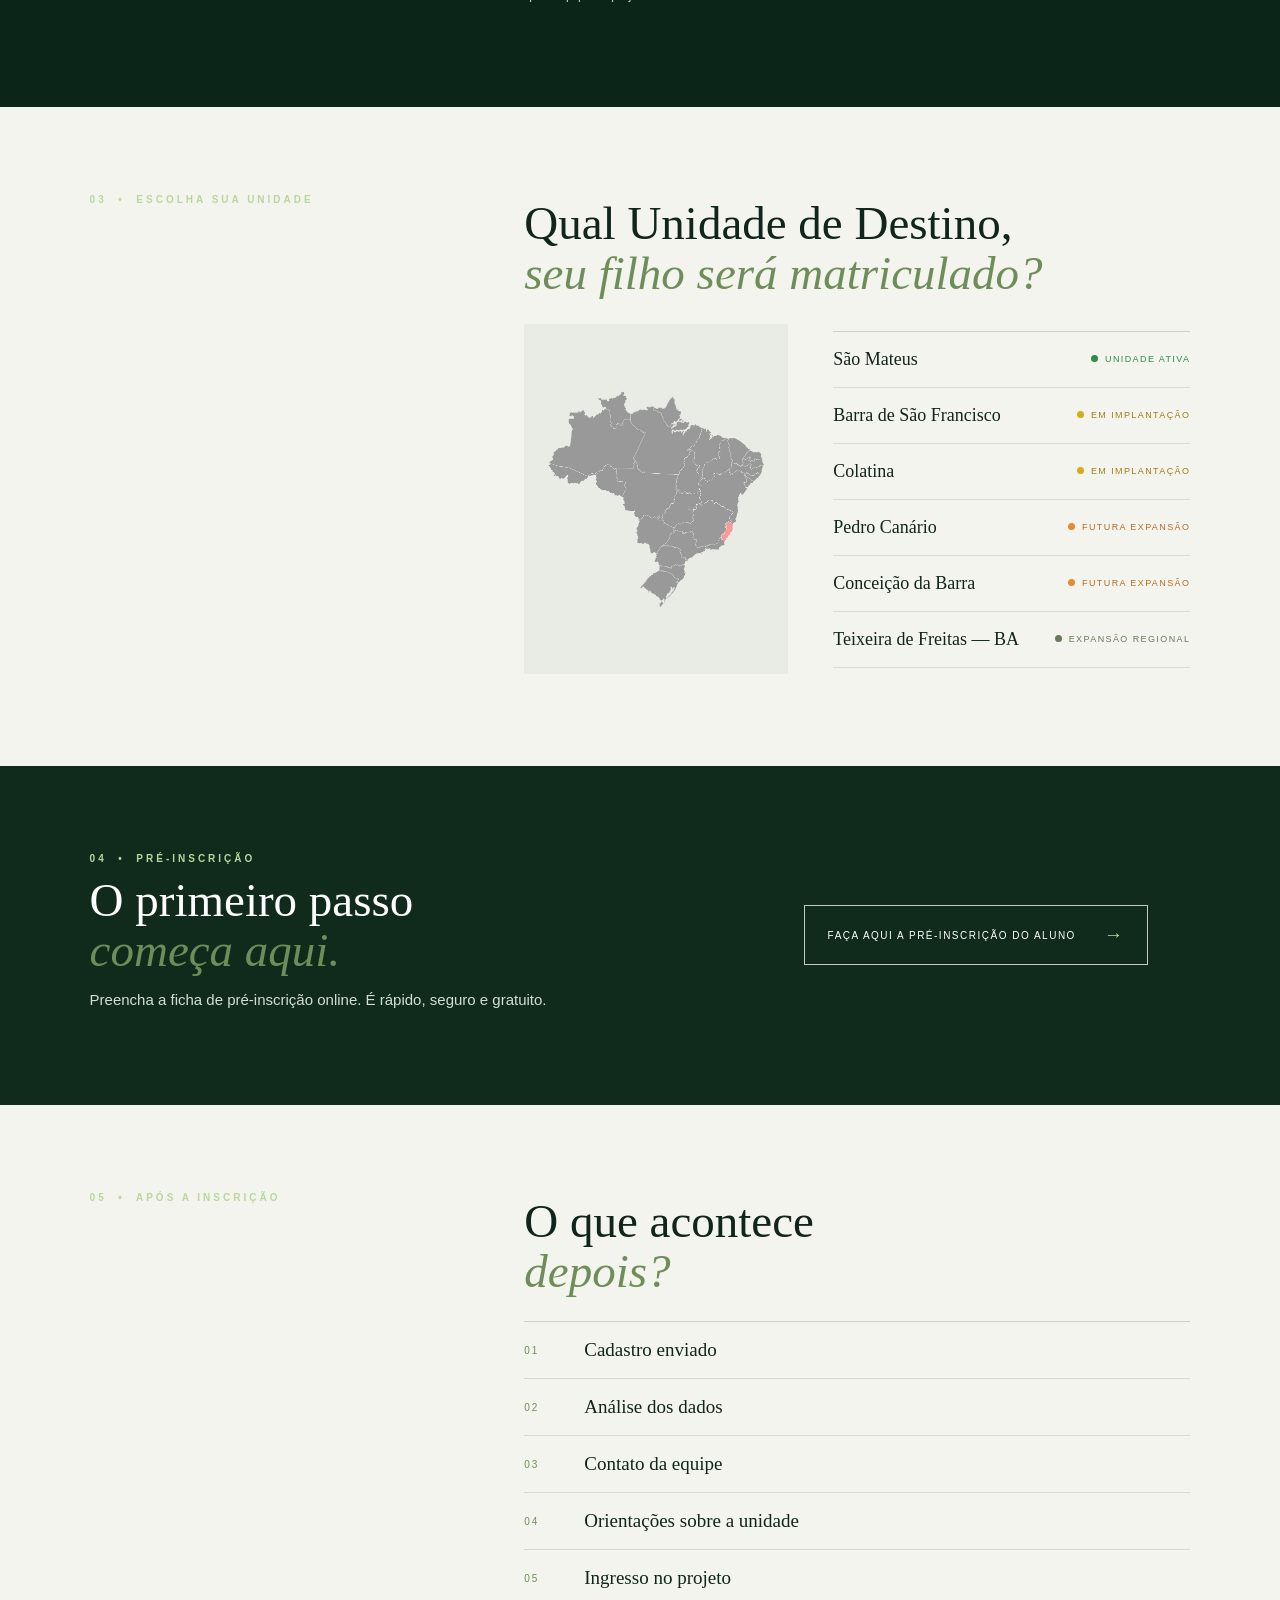
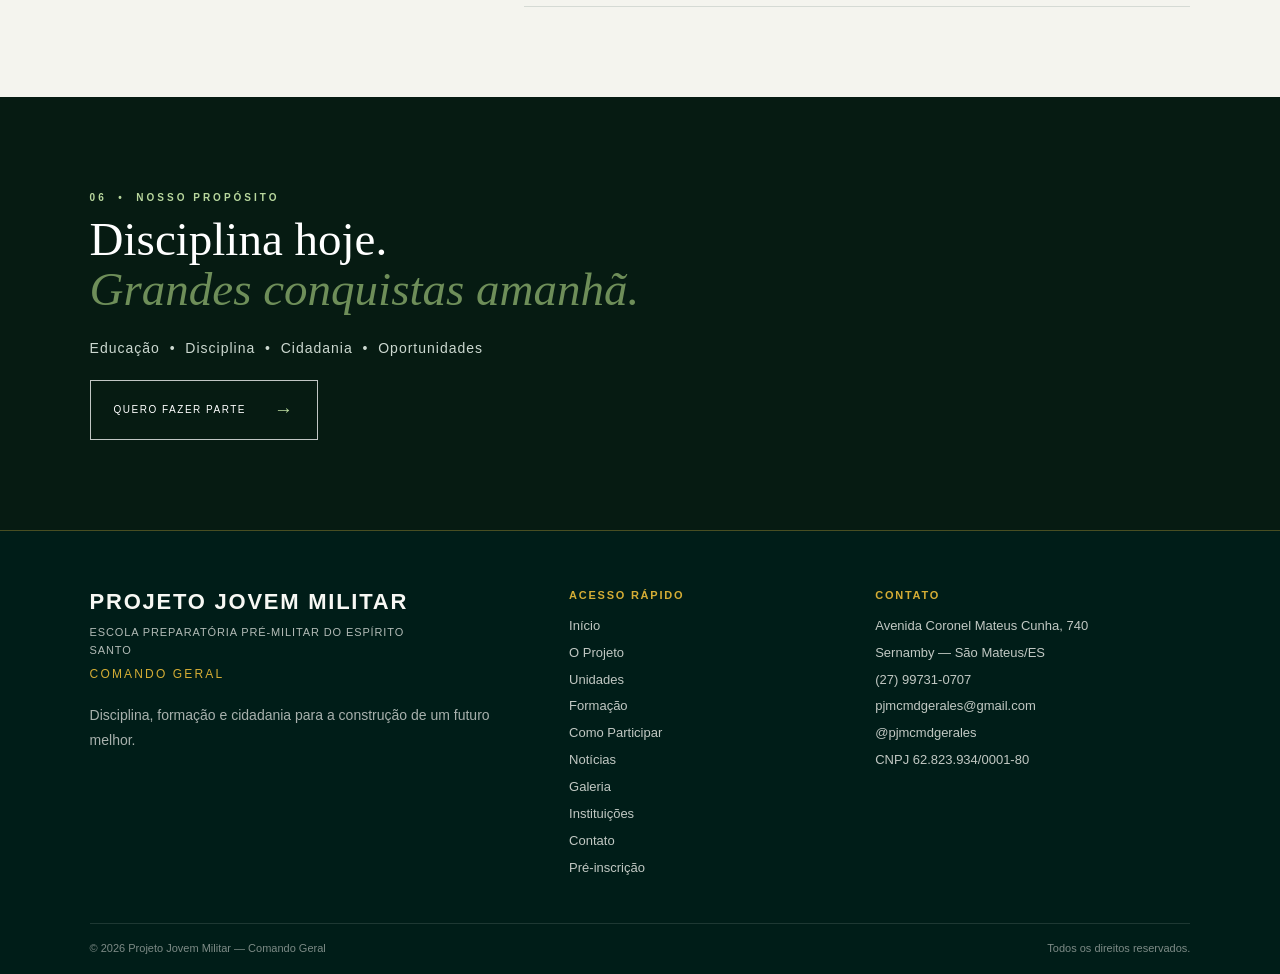
==== commit a6fa06ff: "Update como-participar.html" ====
--- a/como-participar.html
+++ b/como-participar.html
@@ -74,7 +74,7 @@
 <div class="section-grid">
 <div><span class="section-kicker">03 &nbsp;•&nbsp; ESCOLHA SUA UNIDADE</span></div>
 <div class="content">
-<h2>Onde você<br><i>quer começar?</i></h2>
+<h2>Qual Unidade de Destino,<br><i>seu filho será matriculado?</i></h2>
 <div class="units-layout">
 <div class="map-box"><img src="assets/mapa-brasil-es.png" alt="Mapa do Brasil com destaque para o Espírito Santo"></div>
 <div class="unit-list">
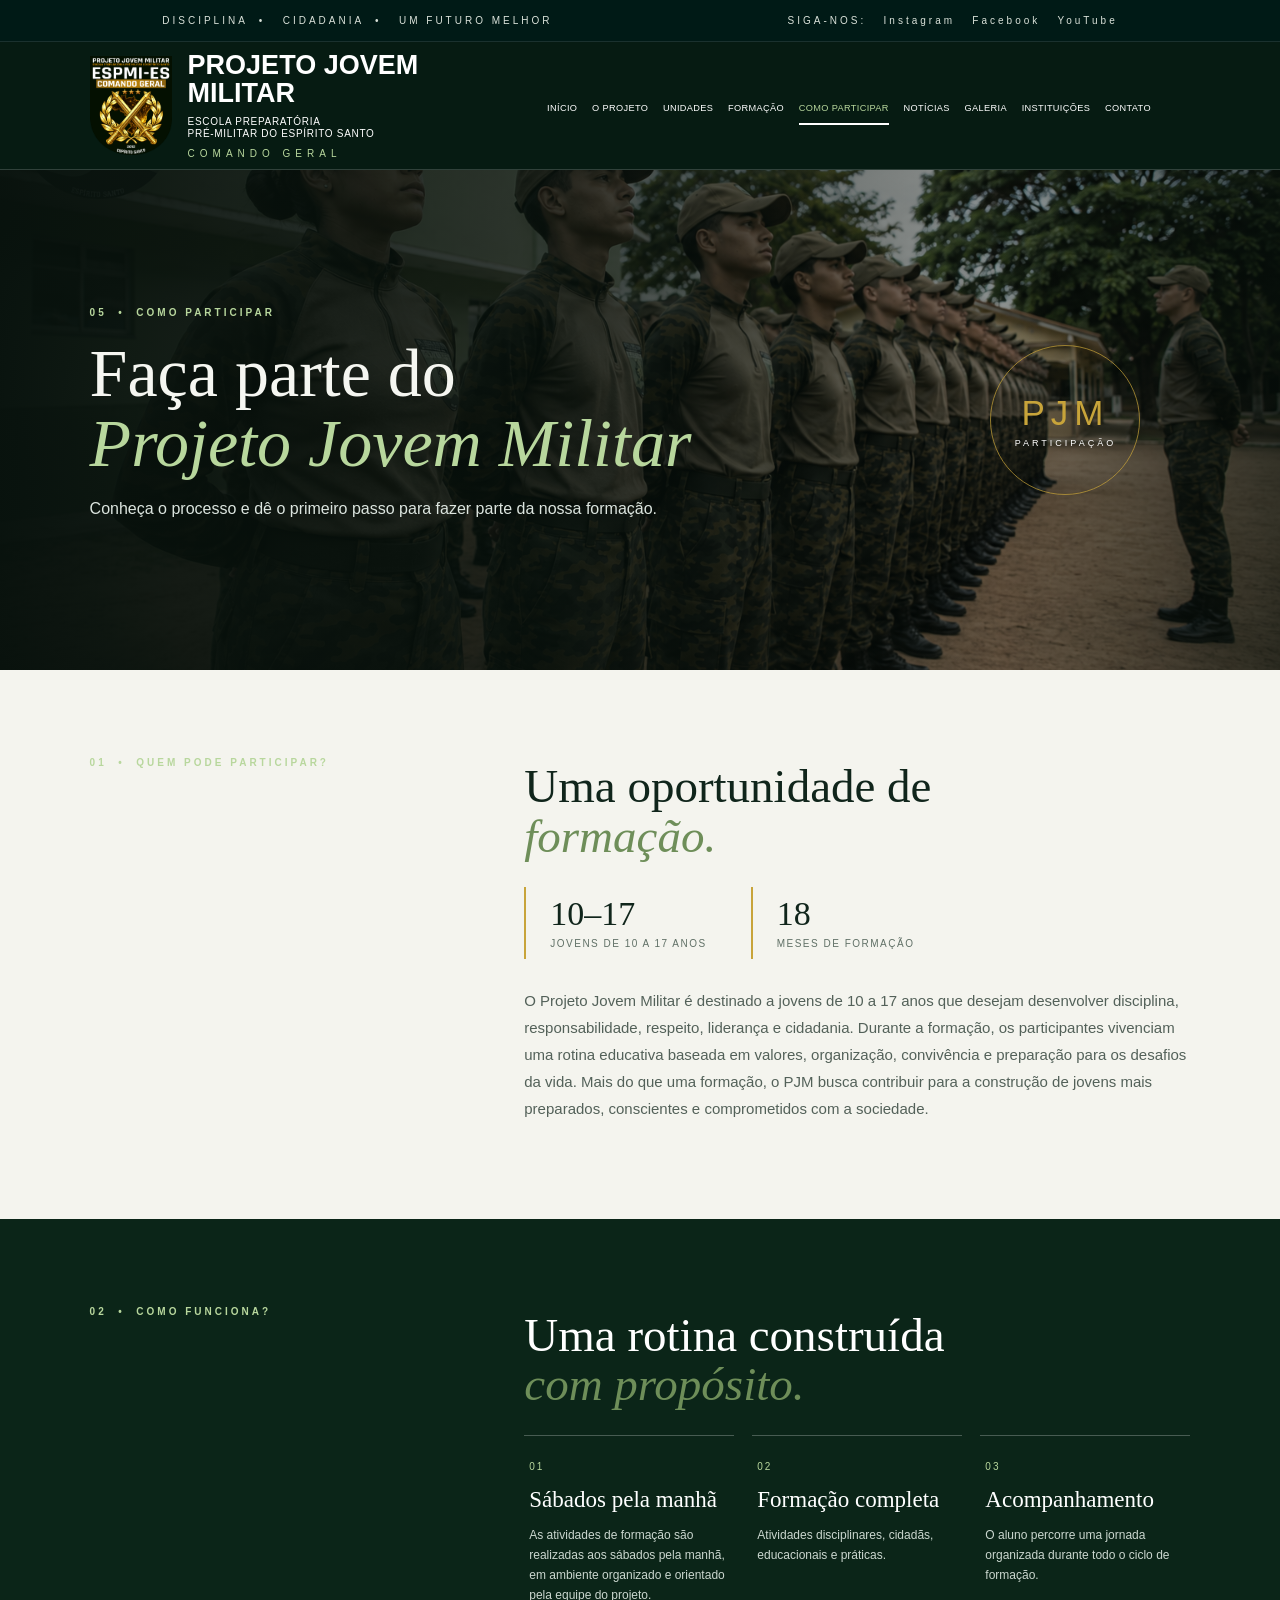
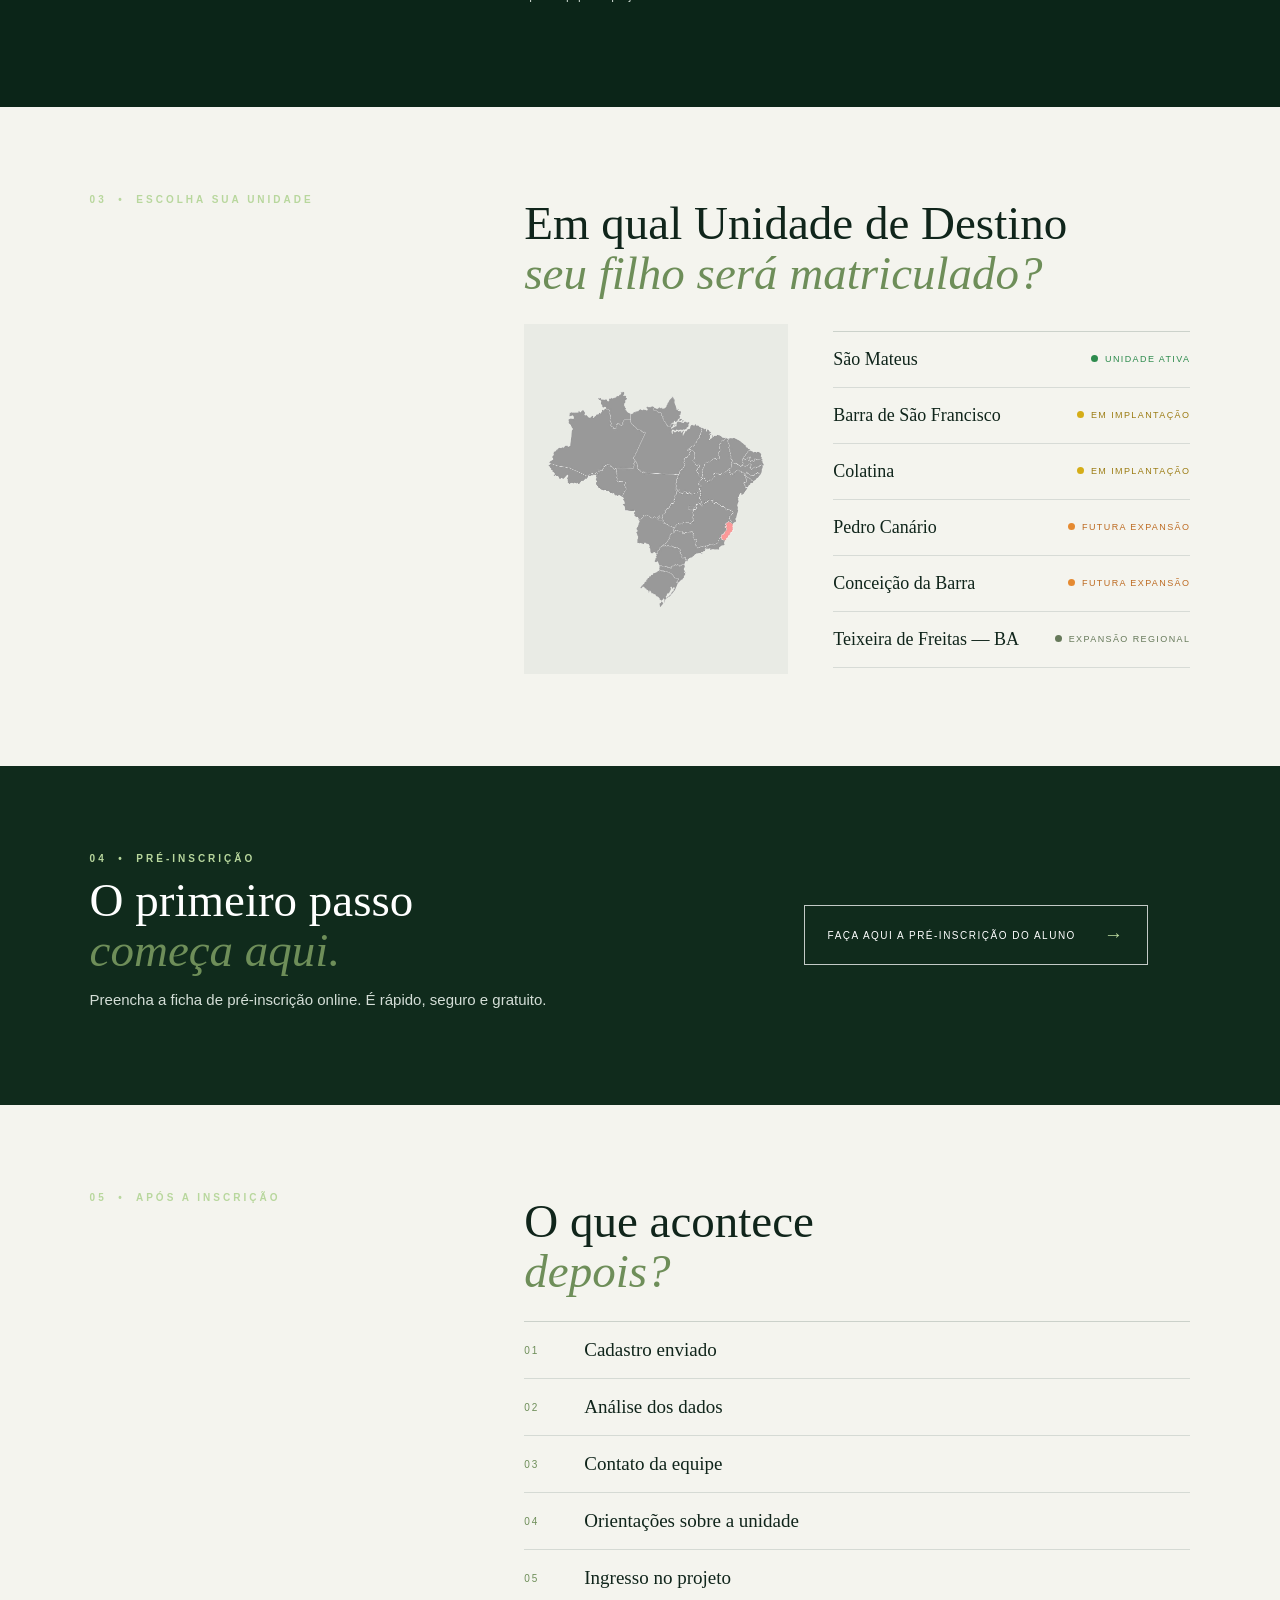
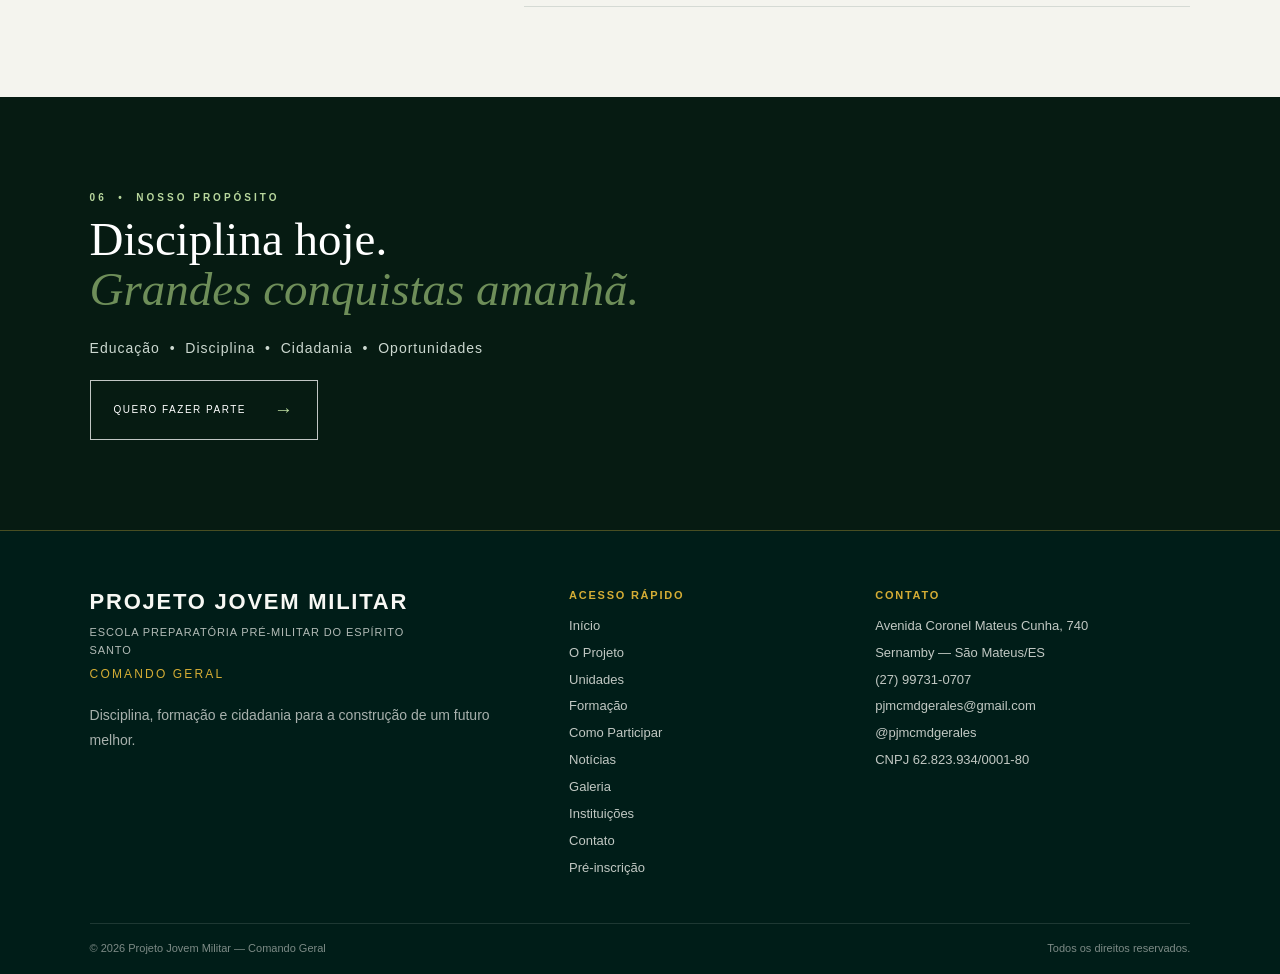
==== commit 6eae269e: "Update como-participar.html" ====
--- a/como-participar.html
+++ b/como-participar.html
@@ -74,7 +74,7 @@
 <div class="section-grid">
 <div><span class="section-kicker">03 &nbsp;•&nbsp; ESCOLHA SUA UNIDADE</span></div>
 <div class="content">
-<h2>Qual Unidade de Destino,<br><i>seu filho será matriculado?</i></h2>
+<h2>Em qual Unidade de Destino<br><i>seu filho será matriculado?</i></h2>
 <div class="units-layout">
 <div class="map-box"><img src="assets/mapa-brasil-es.png" alt="Mapa do Brasil com destaque para o Espírito Santo"></div>
 <div class="unit-list">
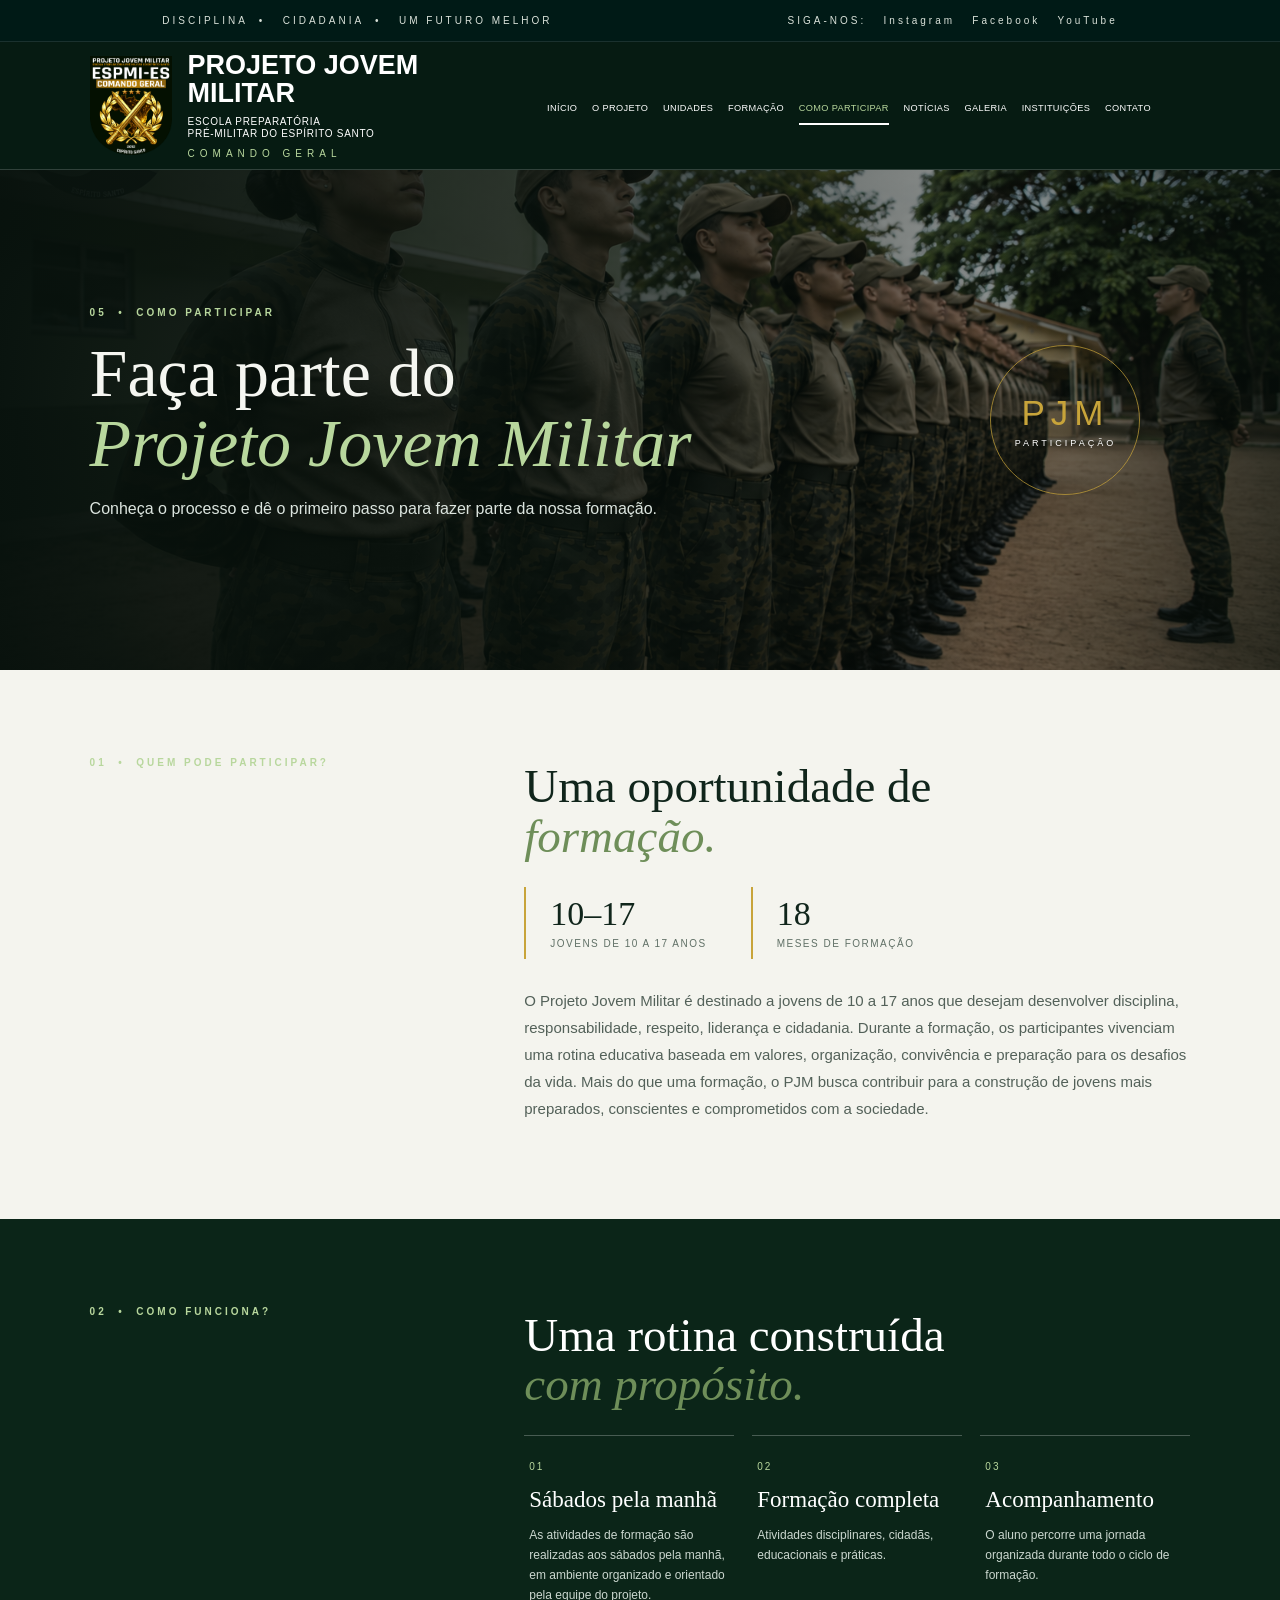
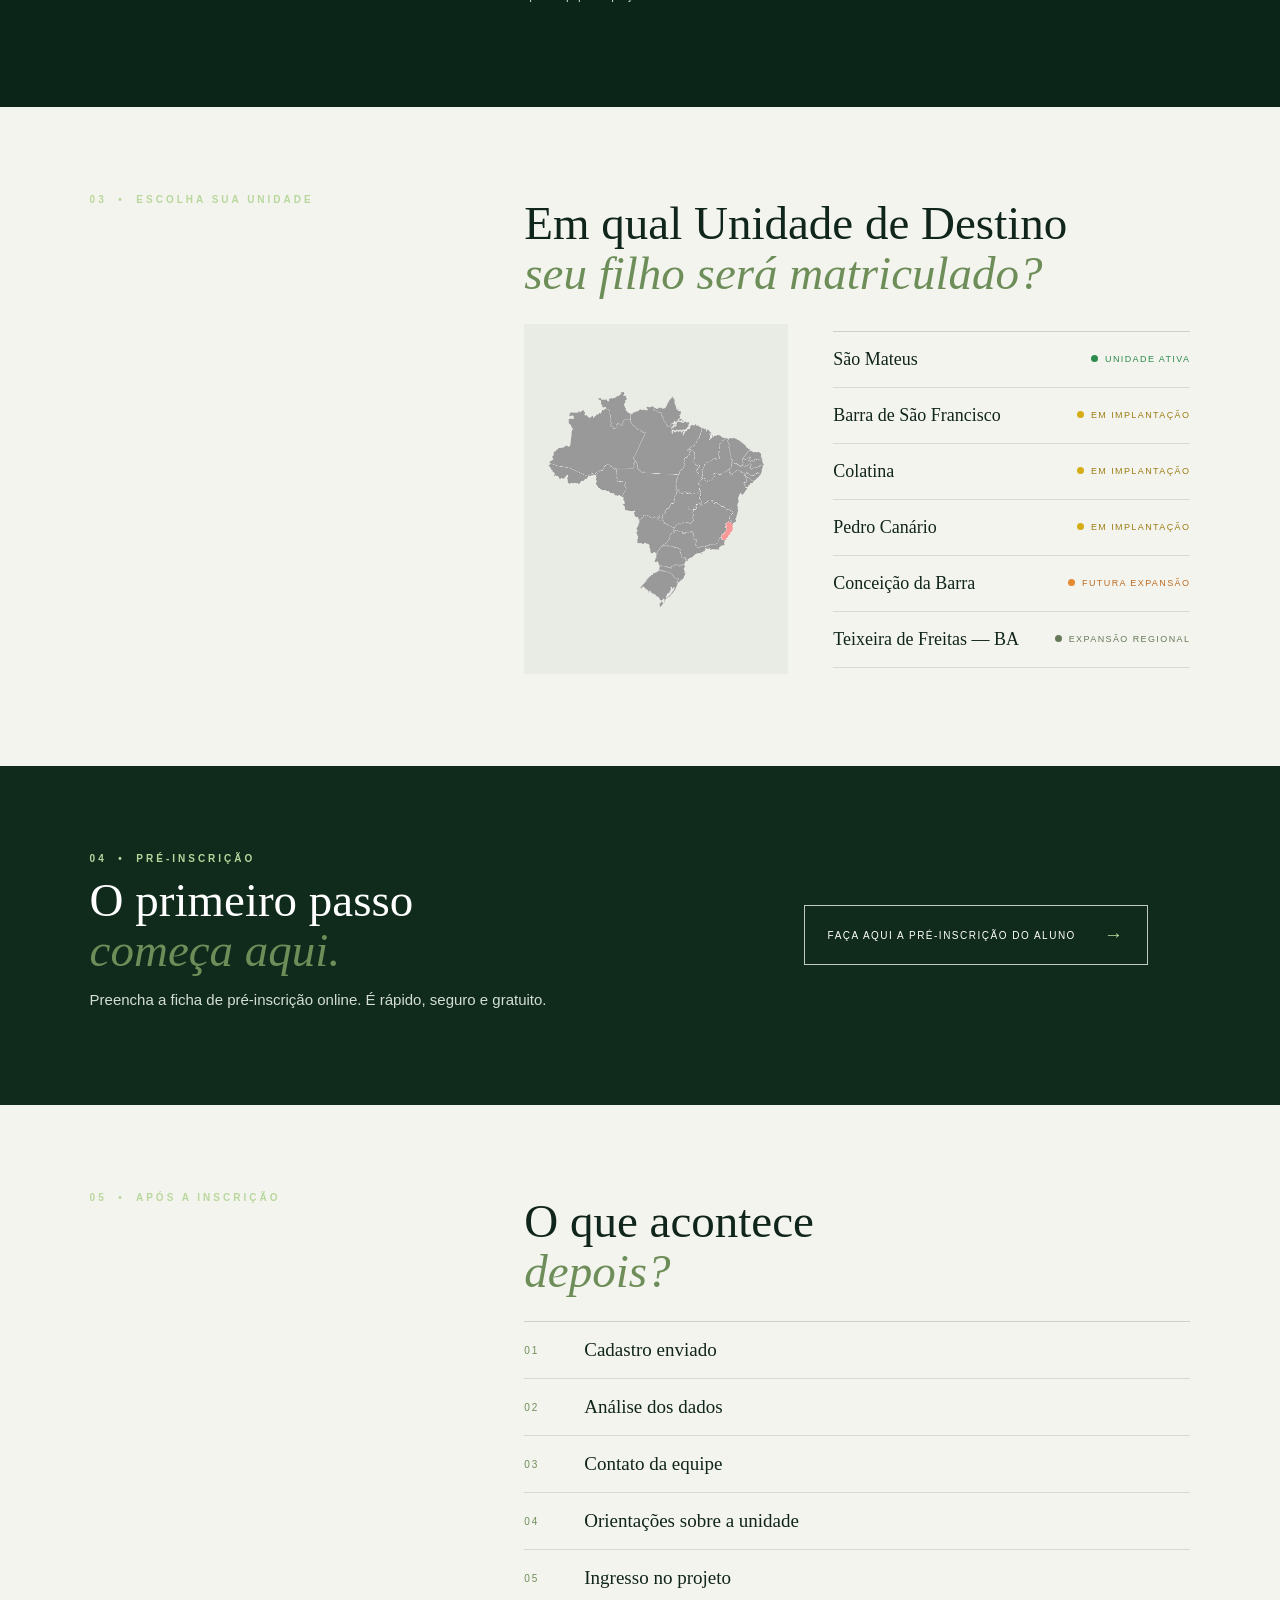
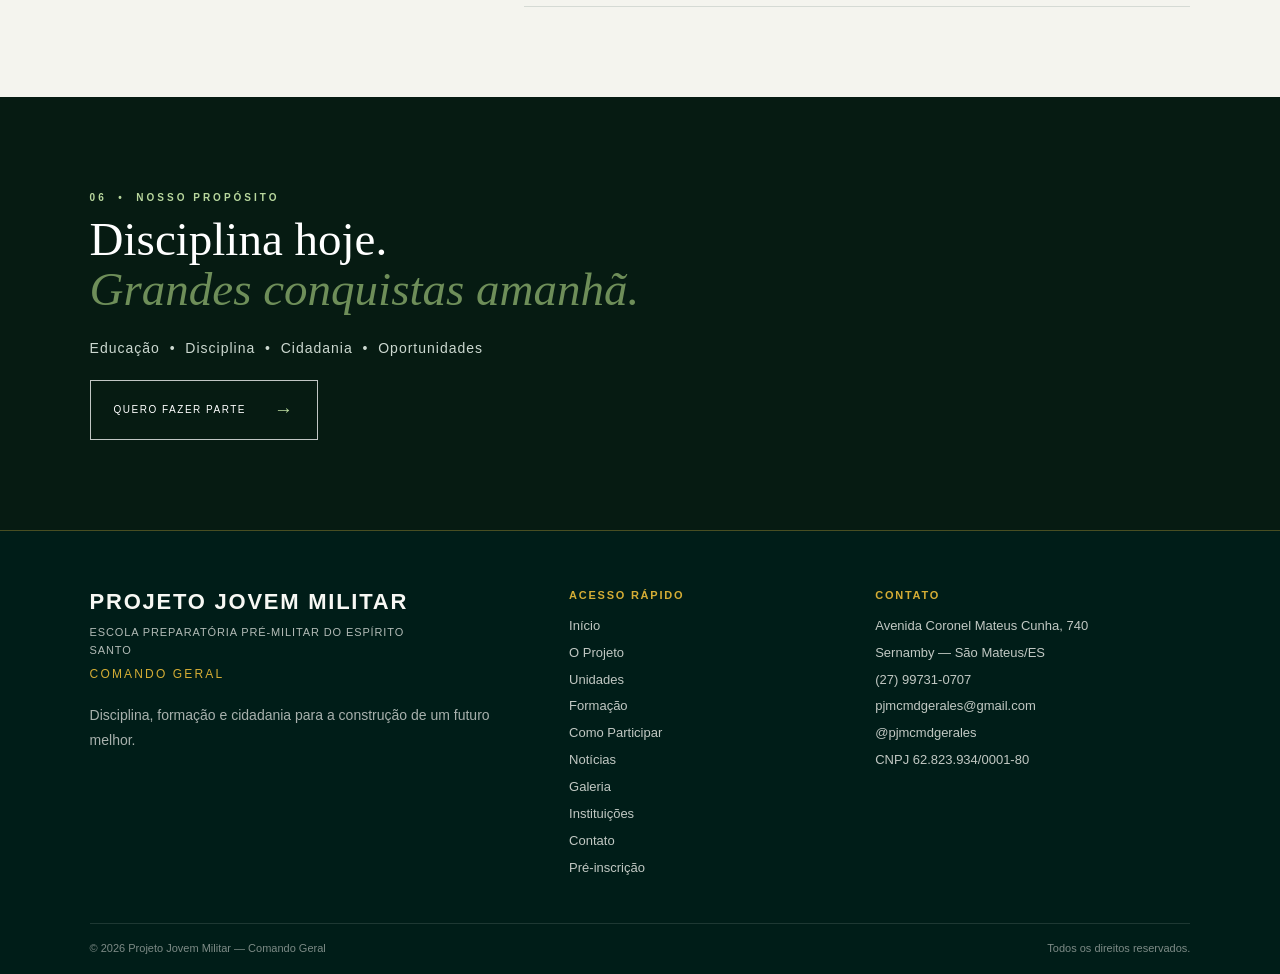
==== commit 08fbfe21: "Update como-participar.html" ====
--- a/como-participar.html
+++ b/como-participar.html
@@ -81,7 +81,7 @@
 <div><strong>São Mateus</strong><span class="status active">UNIDADE ATIVA</span></div>
 <div><strong>Barra de São Francisco</strong><span class="status implant">EM IMPLANTAÇÃO</span></div>
 <div><strong>Colatina</strong><span class="status implant">EM IMPLANTAÇÃO</span></div>
-<div><strong>Pedro Canário</strong><span class="status future">FUTURA EXPANSÃO</span></div>
+<div><strong>Pedro Canário</strong><span class="status implant">EM IMPLANTAÇÃO</span></div>
 <div><strong>Conceição da Barra</strong><span class="status future">FUTURA EXPANSÃO</span></div>
 <div><strong>Teixeira de Freitas — BA</strong><span class="status regional">EXPANSÃO REGIONAL</span></div>
 </div>
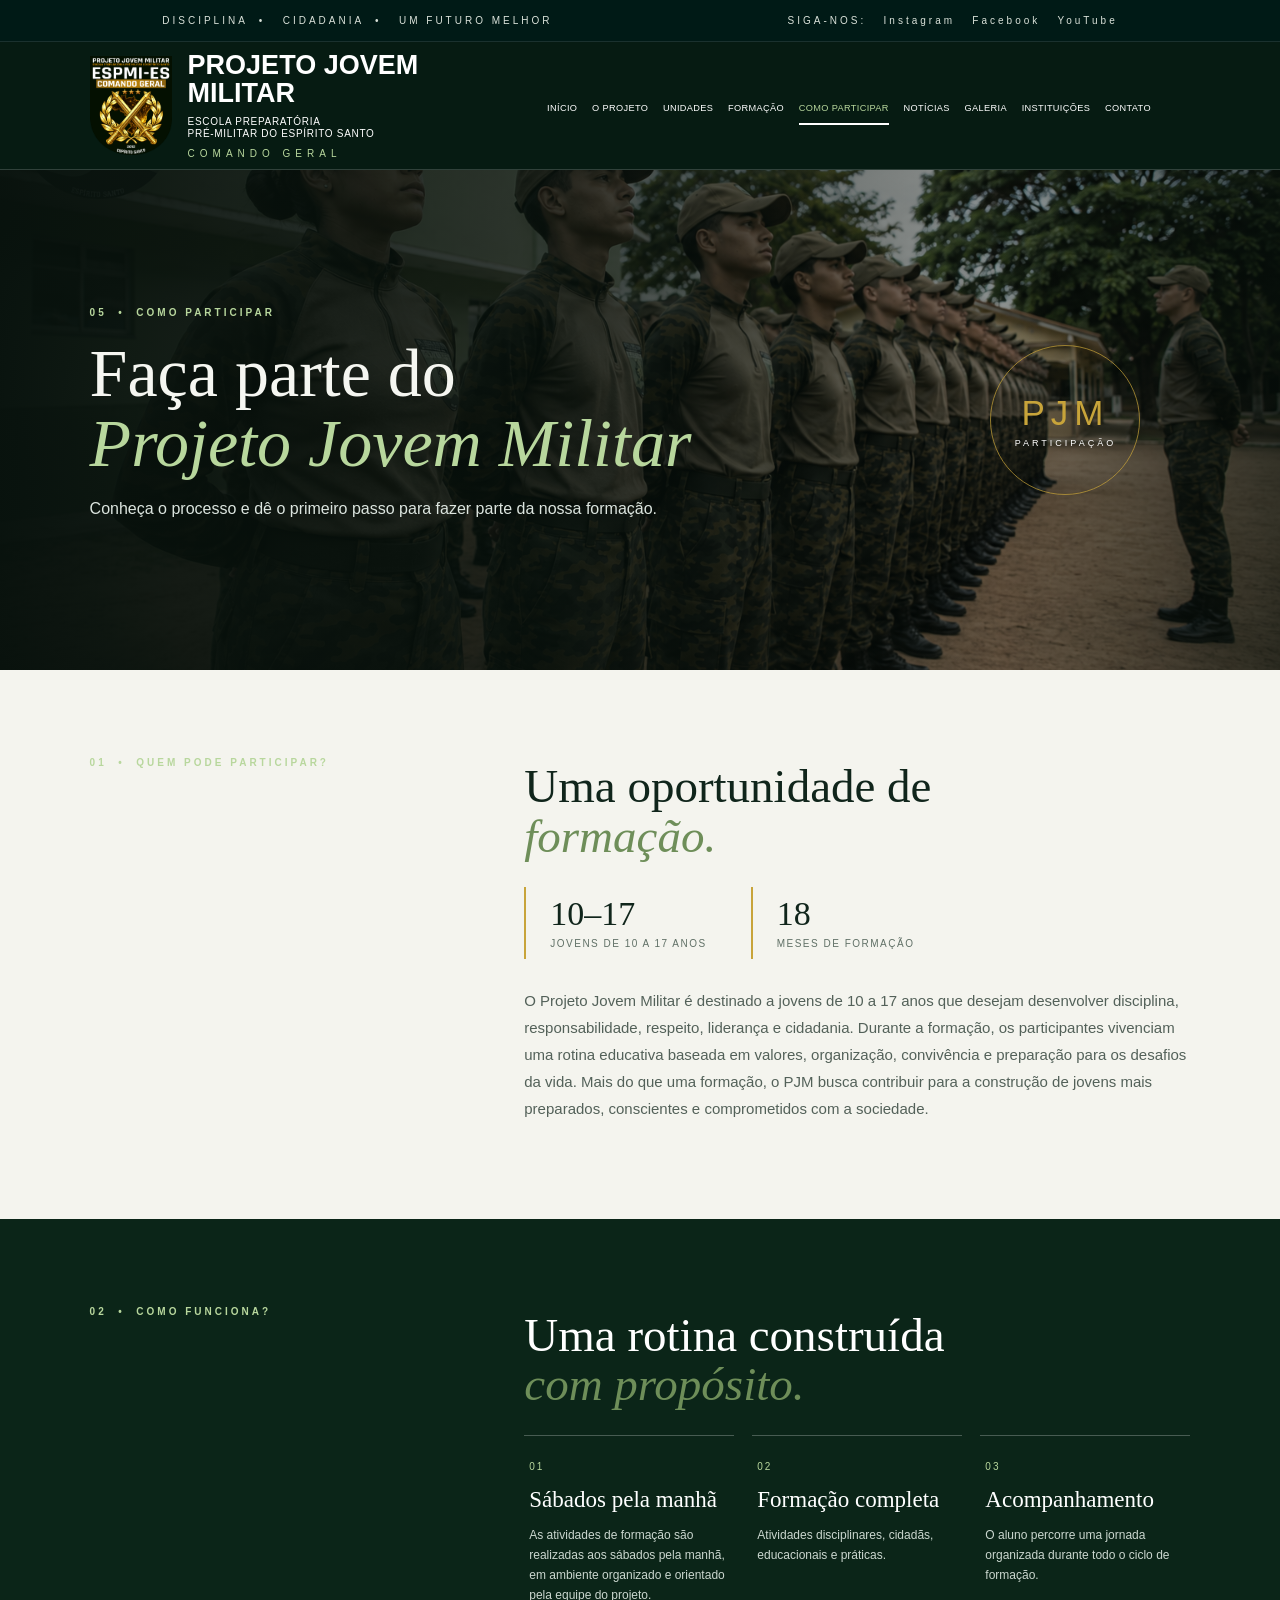
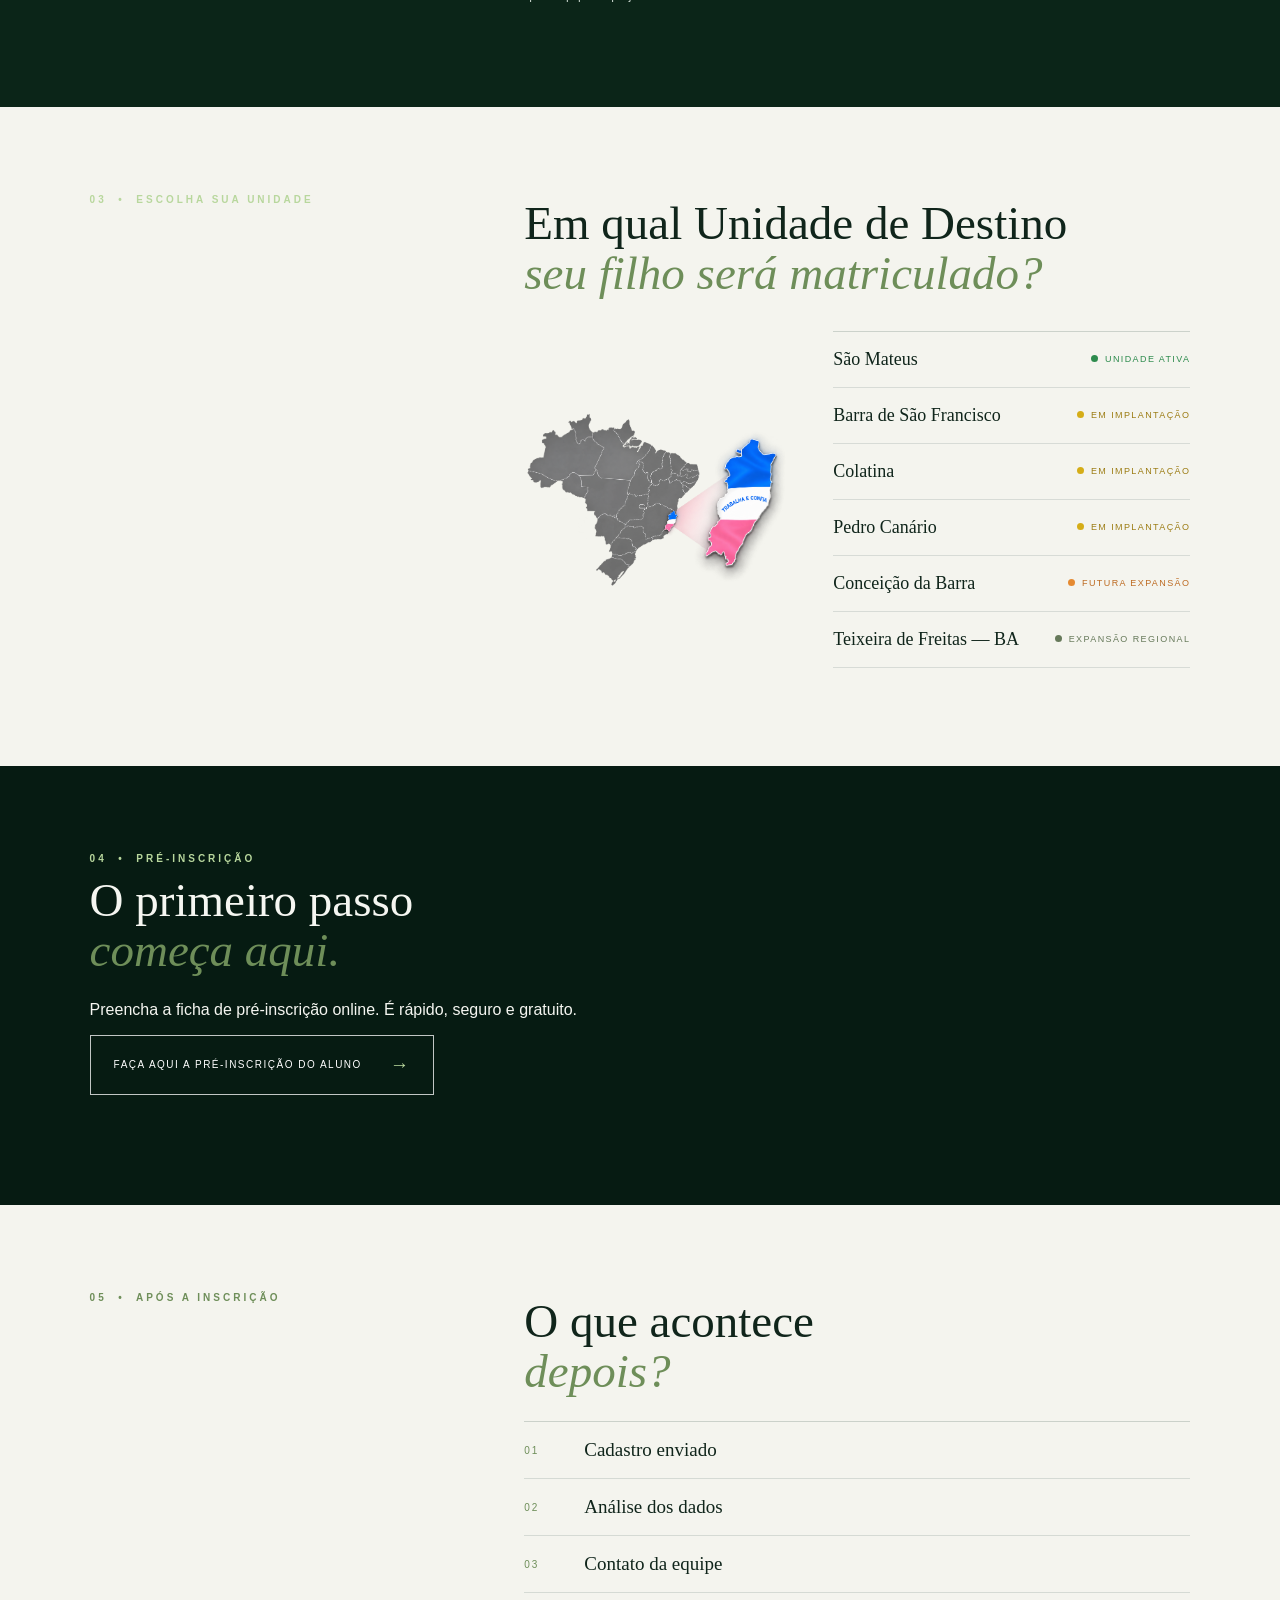
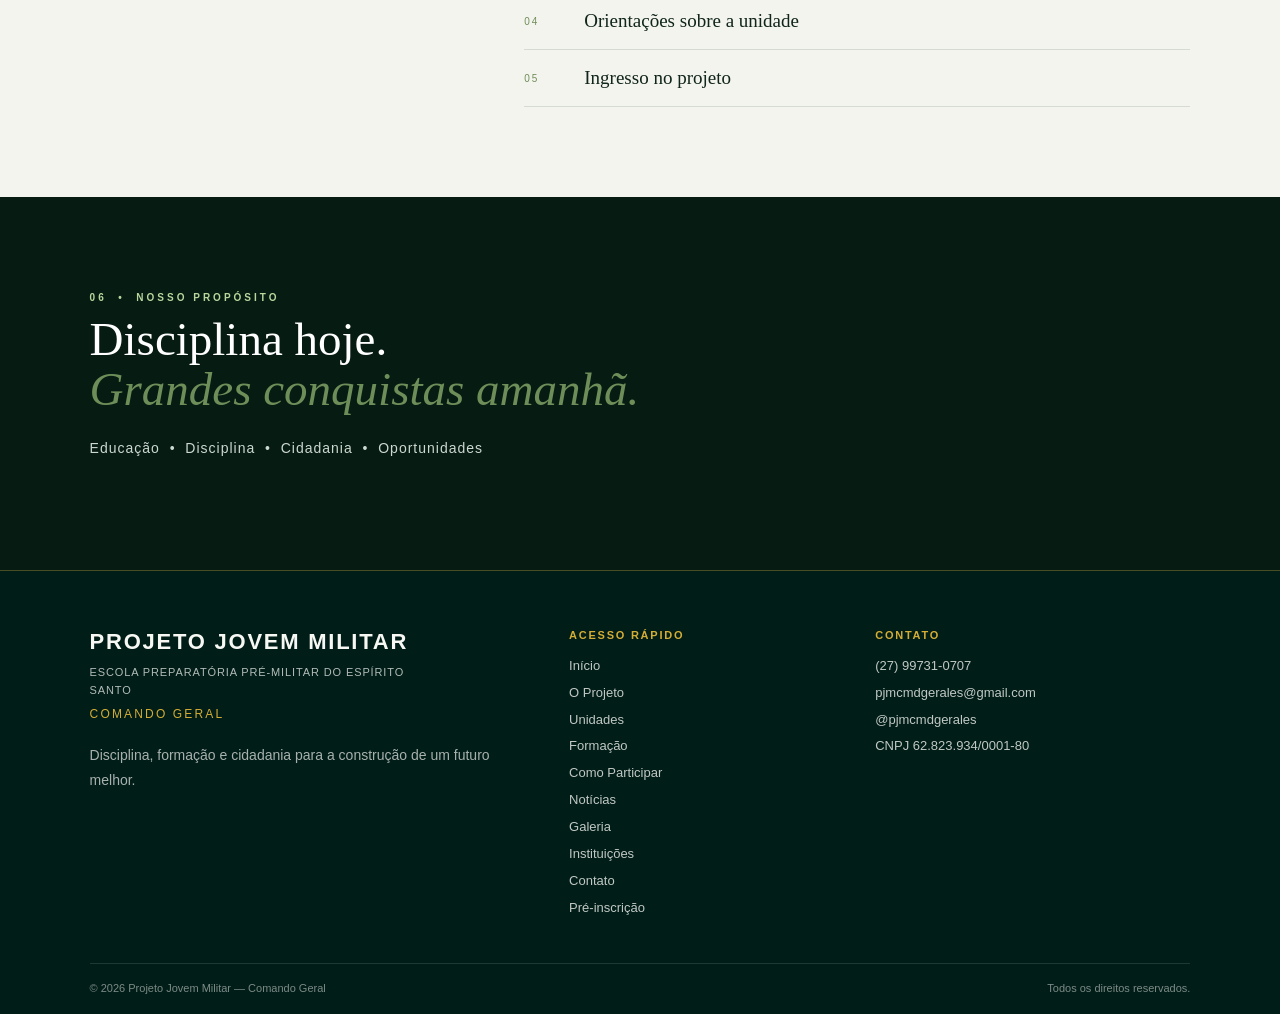
==== commit 56a813c6: "Update como-participar.html" ====
--- a/como-participar.html
+++ b/como-participar.html
@@ -125,7 +125,6 @@
 <span class="section-kicker">06 &nbsp;•&nbsp; NOSSO PROPÓSITO</span>
 <h2>Disciplina hoje.<br><i>Grandes conquistas amanhã.</i></h2>
 <p>Educação &nbsp;•&nbsp; Disciplina &nbsp;•&nbsp; Cidadania &nbsp;•&nbsp; Oportunidades</p>
-<a href="pre-inscricao.html">QUERO FAZER PARTE <span>→</span></a>
 </div>
 </section>
 </main>
@@ -145,5 +144,5 @@
 document.querySelectorAll('.nav a').forEach(a=>a.classList.toggle('active',a.dataset.page===page));
 })();
 </script>
-<footer class="pjm-footer"><div class="container footer-grid"><div class="footer-brand"><div class="footer-title">PROJETO JOVEM MILITAR</div><div class="footer-subtitle">ESCOLA PREPARATÓRIA PRÉ-MILITAR DO ESPÍRITO SANTO</div><div class="footer-command">COMANDO GERAL</div><p>Disciplina, formação e cidadania para a construção de um futuro melhor.</p></div><div class="footer-links"><strong>ACESSO RÁPIDO</strong><a href="index.html">Início</a><a href="projeto.html">O Projeto</a><a href="unidades.html">Unidades</a><a href="formacao.html">Formação</a><a href="como-participar.html">Como Participar</a><a href="noticias.html">Notícias</a><a href="galeria.html">Galeria</a><a href="instituicoes.html">Instituições</a><a href="contato.html">Contato</a><a href="pre-inscricao.html">Pré-inscrição</a></div><div class="footer-contact"><strong>CONTATO</strong><span>Avenida Coronel Mateus Cunha, 740</span><span>Sernamby — São Mateus/ES</span><span>(27) 99731-0707</span><span>pjmcmdgerales@gmail.com</span><span>@pjmcmdgerales</span><span>CNPJ 62.823.934/0001-80</span></div></div><div class="container footer-bottom"><span>© 2026 Projeto Jovem Militar — Comando Geral</span><span>Todos os direitos reservados.</span></div></footer><script src="common.js"></script></body>
+<footer class="pjm-footer"><div class="container footer-grid"><div class="footer-brand"><div class="footer-title">PROJETO JOVEM MILITAR</div><div class="footer-subtitle">ESCOLA PREPARATÓRIA PRÉ-MILITAR DO ESPÍRITO SANTO</div><div class="footer-command">COMANDO GERAL</div><p>Disciplina, formação e cidadania para a construção de um futuro melhor.</p></div><div class="footer-links"><strong>ACESSO RÁPIDO</strong><a href="index.html">Início</a><a href="projeto.html">O Projeto</a><a href="unidades.html">Unidades</a><a href="formacao.html">Formação</a><a href="como-participar.html">Como Participar</a><a href="noticias.html">Notícias</a><a href="galeria.html">Galeria</a><a href="instituicoes.html">Instituições</a><a href="contato.html">Contato</a><a href="pre-inscricao.html">Pré-inscrição</a></div><div class="footer-contact"><strong>CONTATO</strong><span>(27) 99731-0707</span><span>pjmcmdgerales@gmail.com</span><span>@pjmcmdgerales</span><span>CNPJ 62.823.934/0001-80</span></div></div><div class="container footer-bottom"><span>© 2026 Projeto Jovem Militar — Comando Geral</span><span>Todos os direitos reservados.</span></div></footer><script src="common.js"></script></body>
 </html>
--- a/como-participar.css
+++ b/como-participar.css
@@ -7,11 +7,13 @@
 .participar-hero{min-height:500px;position:relative;overflow:hidden;background:#071c12}.hero-image{position:absolute;inset:0;background:linear-gradient(90deg,rgba(3,18,11,.98) 0%,rgba(3,18,11,.78) 45%,rgba(3,18,11,.42) 78%,rgba(3,18,11,.7)),url("assets/alunos-enfileirados.png") center/cover no-repeat;filter:saturate(.62)}.hero-inner{position:relative;min-height:500px;display:flex;align-items:center;justify-content:space-between}.hero-copy h1{font-family:Georgia,serif;font-size:68px;font-weight:400;line-height:1.03;margin:18px 0}.hero-copy h1 i{color:var(--soft)}.hero-copy p{font-size:16px;line-height:1.6;max-width:620px;color:#dce5df}.kicker,.section-kicker{font-size:10px;letter-spacing:3px;color:var(--soft);font-weight:bold}.hero-mark{width:150px;height:150px;border:1px solid rgba(200,164,58,.7);border-radius:50%;display:flex;flex-direction:column;align-items:center;justify-content:center;color:var(--gold);margin-right:50px}.hero-mark span{font-size:35px;letter-spacing:6px}.hero-mark small{font-size:9px;letter-spacing:3px;color:#fff;margin-top:5px}
 .paper-section{background:var(--paper);color:var(--ink);padding:82px 0}.section-grid{display:grid;grid-template-columns:.72fr 1.28fr;gap:60px}.content h2,.pre-inner h2,.closing h2{font-family:Georgia,serif;font-size:47px;font-weight:400;line-height:1.06;margin:10px 0 25px}.content h2 i,.pre-inner h2 i,.closing h2 i{font-style:italic;color:#6e8e59}.content>p{font-size:15px;line-height:1.8;color:#536159;max-width:760px}.feature-list{display:flex;gap:20px;margin:10px 0 28px}.feature-list div{border-left:2px solid var(--gold);padding:8px 24px}.feature-list b{display:block;font-family:Georgia,serif;font-size:34px;font-weight:400}.feature-list span{font-size:10px;letter-spacing:1.5px;color:#607066}
 .dark-section{background:#0b2518;padding:82px 0}.dark-section .content h2{color:#fff}.steps{display:grid;grid-template-columns:repeat(3,1fr);gap:18px}.steps>div{border-top:1px solid rgba(255,255,255,.25);padding:20px 5px}.steps span{color:var(--soft);font-size:10px;letter-spacing:2px}.steps h3{font-family:Georgia,serif;font-size:23px;font-weight:400;color:#fff;margin:13px 0}.steps p{font-size:12px;line-height:1.65;color:#cbd7cf;margin:0}
-.units-section{padding-bottom:92px}.units-layout{display:grid;grid-template-columns: .85fr 1.15fr;gap:45px;align-items:center}.map-box{background:#e9ebe5;padding:24px;display:flex;justify-content:center;align-items:center;min-height:350px}.map-box img{width:100%;max-width:390px;height:auto;object-fit:contain}.unit-list{display:flex;flex-direction:column;border-top:1px solid #ccd2cb}.unit-list>div{display:flex;align-items:center;justify-content:space-between;gap:18px;padding:17px 0;border-bottom:1px solid #d7dbd6}.unit-list strong{font-family:Georgia,serif;font-size:18px;font-weight:400}.status{font-size:9px;letter-spacing:1.4px;white-space:nowrap}.status:before{content:"";display:inline-block;width:7px;height:7px;border-radius:50%;margin-right:7px}.status.active{color:#2d8b4d}.status.active:before{background:#2d8b4d}.status.implant{color:#9b7b12}.status.implant:before{background:#d5ad17}.status.future{color:#bd6b22}.status.future:before{background:#e58a31}.status.regional{color:#66795a}.status.regional:before{background:#66795a}
-.pre-section{background:#102b1c;padding:82px 0}.pre-inner{display:flex;align-items:center;justify-content:space-between;gap:60px}.pre-inner h2{color:#fff;margin-bottom:15px}.pre-inner p{font-size:15px;color:#d4ded7}.pre-inner .main-button{margin-right:42px}.main-button,.closing a{display:inline-flex;align-items:center;gap:28px;border:1px solid rgba(255,255,255,.75);color:#fff;text-decoration:none;padding:18px 23px;font-size:10px;letter-spacing:1.5px;white-space:nowrap}.main-button span,.closing a span{font-size:19px;color:var(--soft)}
+.units-section{padding-bottom:92px}.units-layout{display:grid;grid-template-columns: .85fr 1.15fr;gap:45px;align-items:center}.map-box{background:transparent;padding:0;display:flex;justify-content:center;align-items:center;min-height:350px}.map-box img{width:100%;max-width:500px;height:auto;object-fit:contain}.unit-list{display:flex;flex-direction:column;border-top:1px solid #ccd2cb}.unit-list>div{display:flex;align-items:center;justify-content:space-between;gap:18px;padding:17px 0;border-bottom:1px solid #d7dbd6}.unit-list strong{font-family:Georgia,serif;font-size:18px;font-weight:400}.status{font-size:9px;letter-spacing:1.4px;white-space:nowrap}.status:before{content:"";display:inline-block;width:7px;height:7px;border-radius:50%;margin-right:7px}.status.active{color:#2d8b4d}.status.active:before{background:#2d8b4d}.status.implant{color:#9b7b12}.status.implant:before{background:#d5ad17}.status.future{color:#bd6b22}.status.future:before{background:#e58a31}.status.regional{color:#66795a}.status.regional:before{background:#66795a}
 .after-section{padding-top:82px;padding-bottom:90px}.timeline{border-top:1px solid #cbd1ca}.timeline div{display:grid;grid-template-columns:60px 1fr;align-items:center;padding:17px 0;border-bottom:1px solid #d5dad4}.timeline span{font-size:10px;letter-spacing:2px;color:#6e8e59}.timeline b{font-family:Georgia,serif;font-size:19px;font-weight:400}
 .closing{background:#061b12;padding:90px 0}.closing h2{color:#fff}.closing p{font-size:14px;color:#ccd8d0;letter-spacing:1px;margin:0 0 24px}
 footer{background:#04140d;border-top:1px solid rgba(255,255,255,.1)}.footer-inner{display:flex;justify-content:space-between;padding:19px 0;color:#aebbb2;font-size:9px}.footer-inner span{color:var(--gold)}
 @media(max-width:1250px){.container{width:min(1180px,calc(100% - 48px))}.brand{min-width:315px}.brand-text strong{font-size:22px}.nav{gap:14px}.nav a{font-size:10px}.header-cta{padding:13px 14px;font-size:9px}.hero-copy h1{font-size:58px}}
 @media(max-width:980px){.topbar{height:auto;padding:9px 0}.topbar-inner{flex-direction:column;align-items:flex-start;gap:6px}.site-header{height:90px}.brand{min-width:0;flex:1}.brand img{width:57px;height:72px}.brand-text strong{font-size:17px}.brand-text small{font-size:7px}.brand-text em{font-size:7px}.header-cta{display:none}.menu-toggle{display:block;background:none;border:0;color:#fff;font-size:25px}.nav{position:absolute;display:none;left:0;right:0;top:90px;background:#061b12;padding:10px 25px;flex-direction:column;gap:0}.nav.open{display:flex}.nav a{padding:14px 0}.nav a:after{bottom:5px}.participar-hero{min-height:420px}.hero-inner{min-height:420px}.hero-copy h1{font-size:48px}.hero-mark{display:none}.section-grid,.units-layout{grid-template-columns:1fr}.steps{grid-template-columns:1fr}.map-box{min-height:260px}.pre-inner{flex-direction:column;align-items:flex-start}}
 @media(max-width:600px){.container{width:calc(100% - 30px)}.paper-section,.dark-section,.pre-section,.closing{padding:58px 0}.content h2,.pre-inner h2,.closing h2{font-size:34px}.feature-list{gap:8px}.feature-list div{padding:8px 14px}.unit-list>div{align-items:flex-start;flex-direction:column;gap:7px}.footer-inner{flex-direction:column;gap:8px}}
+
+.main-button{display:inline-flex;align-items:center;gap:28px;border:1px solid rgba(255,255,255,.75);color:#fff;text-decoration:none;padding:18px 23px;font-size:10px;letter-spacing:1.5px;white-space:nowrap}.main-button span{font-size:19px;color:#b8d79d}
+.pre-section{background:#061b12;padding:82px 0 110px}.after-section .section-kicker{color:#6e8e59}
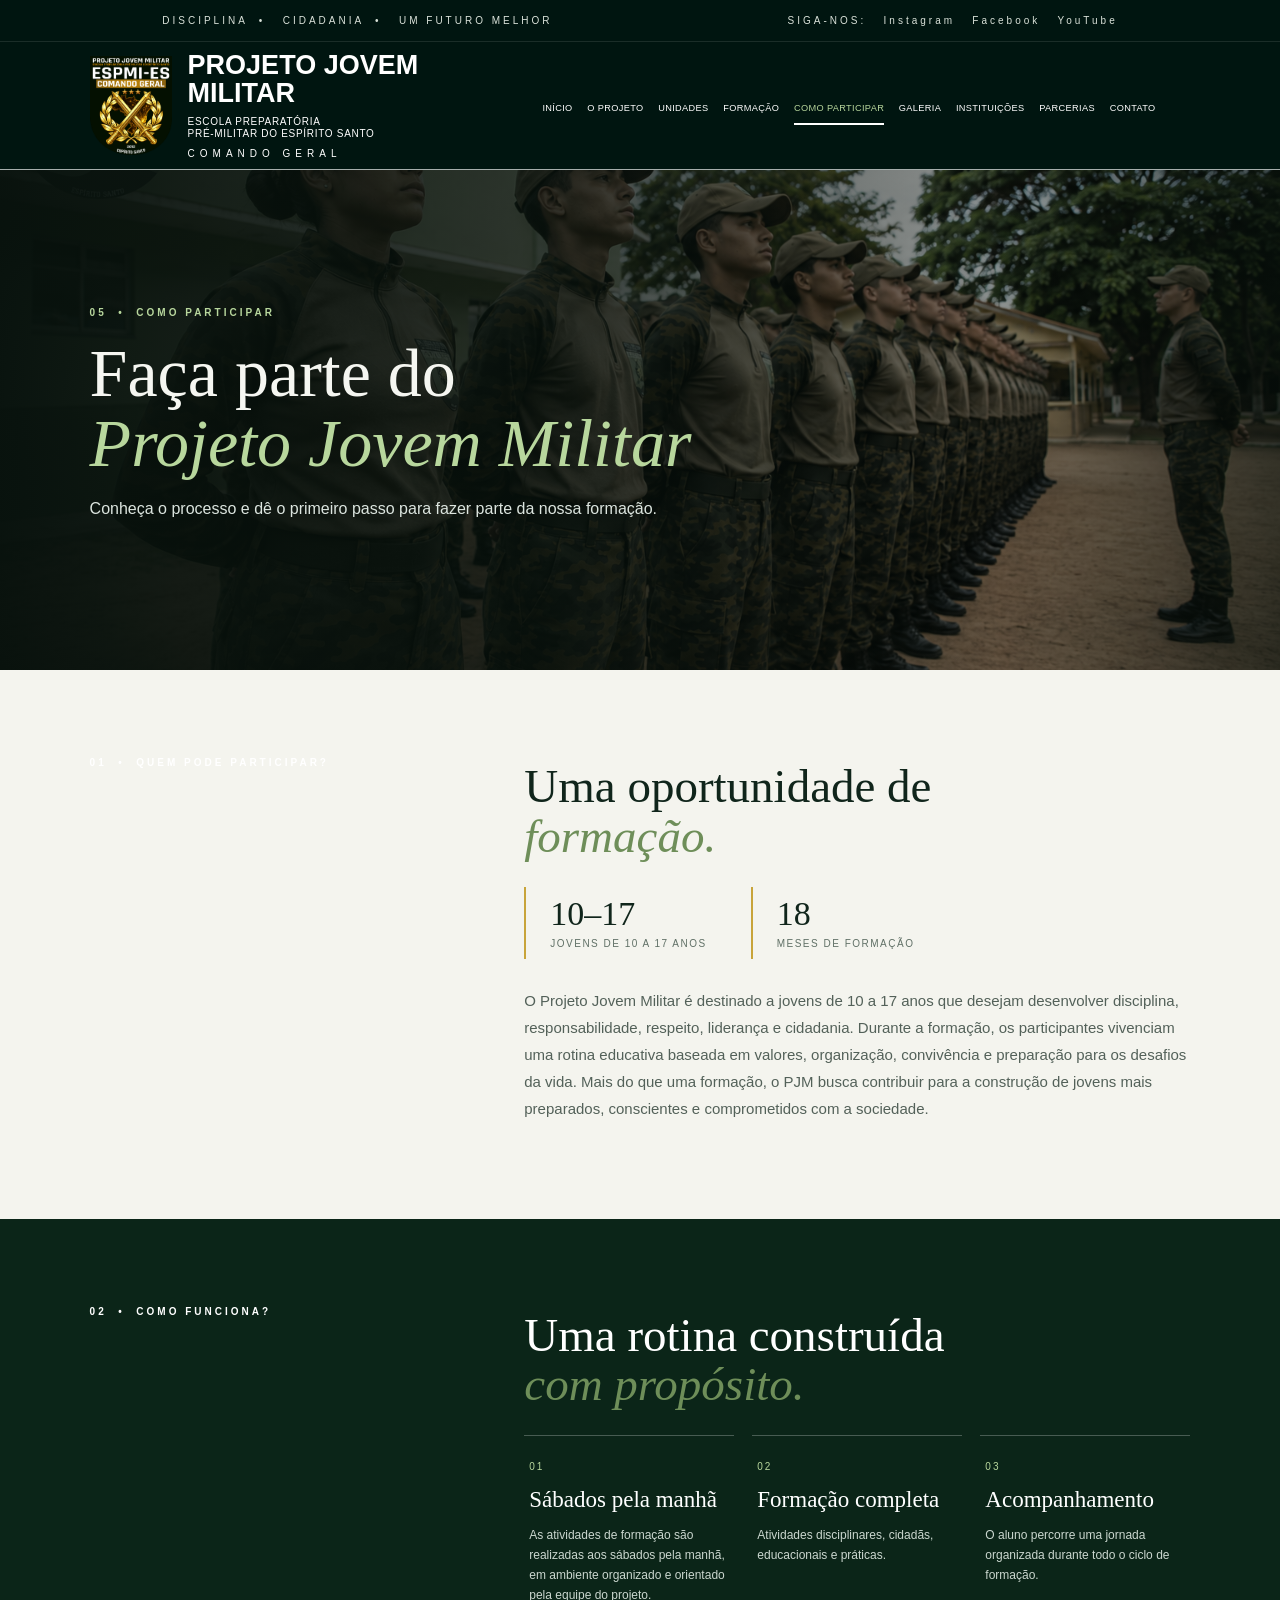
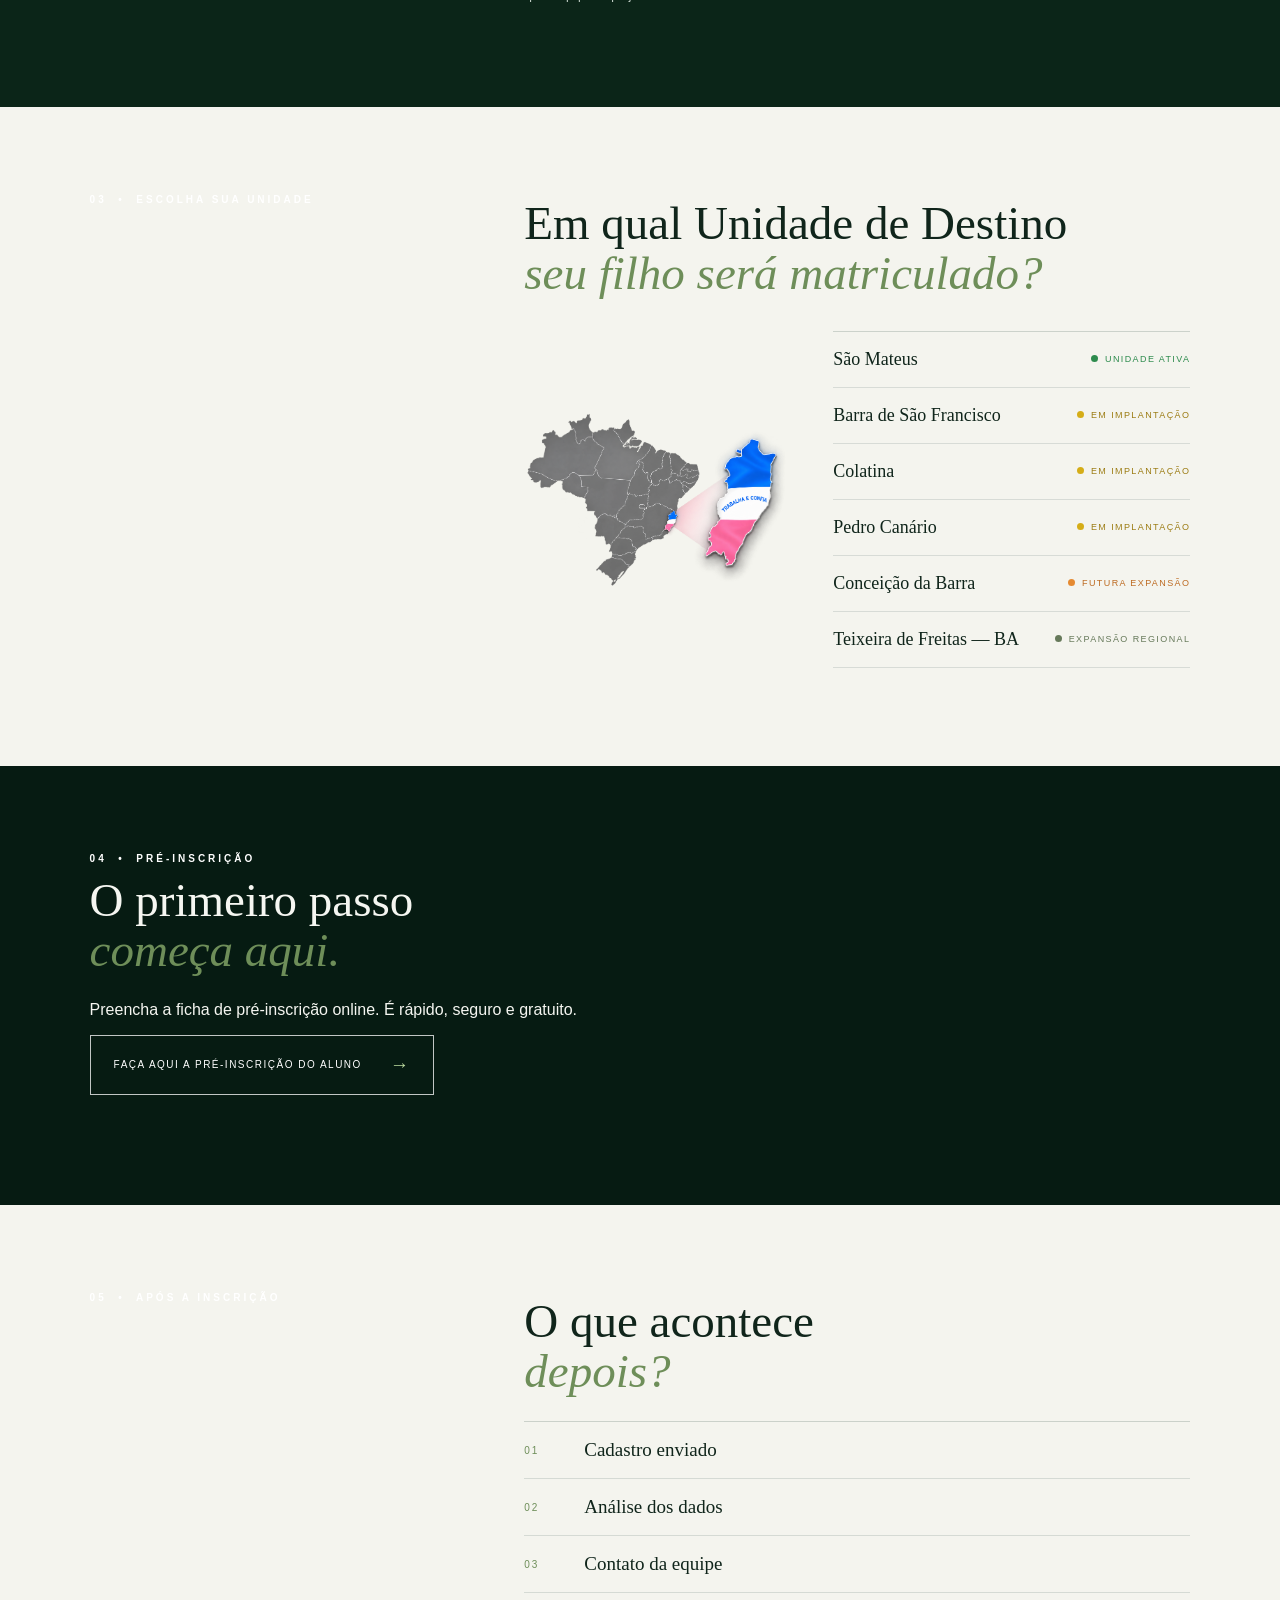
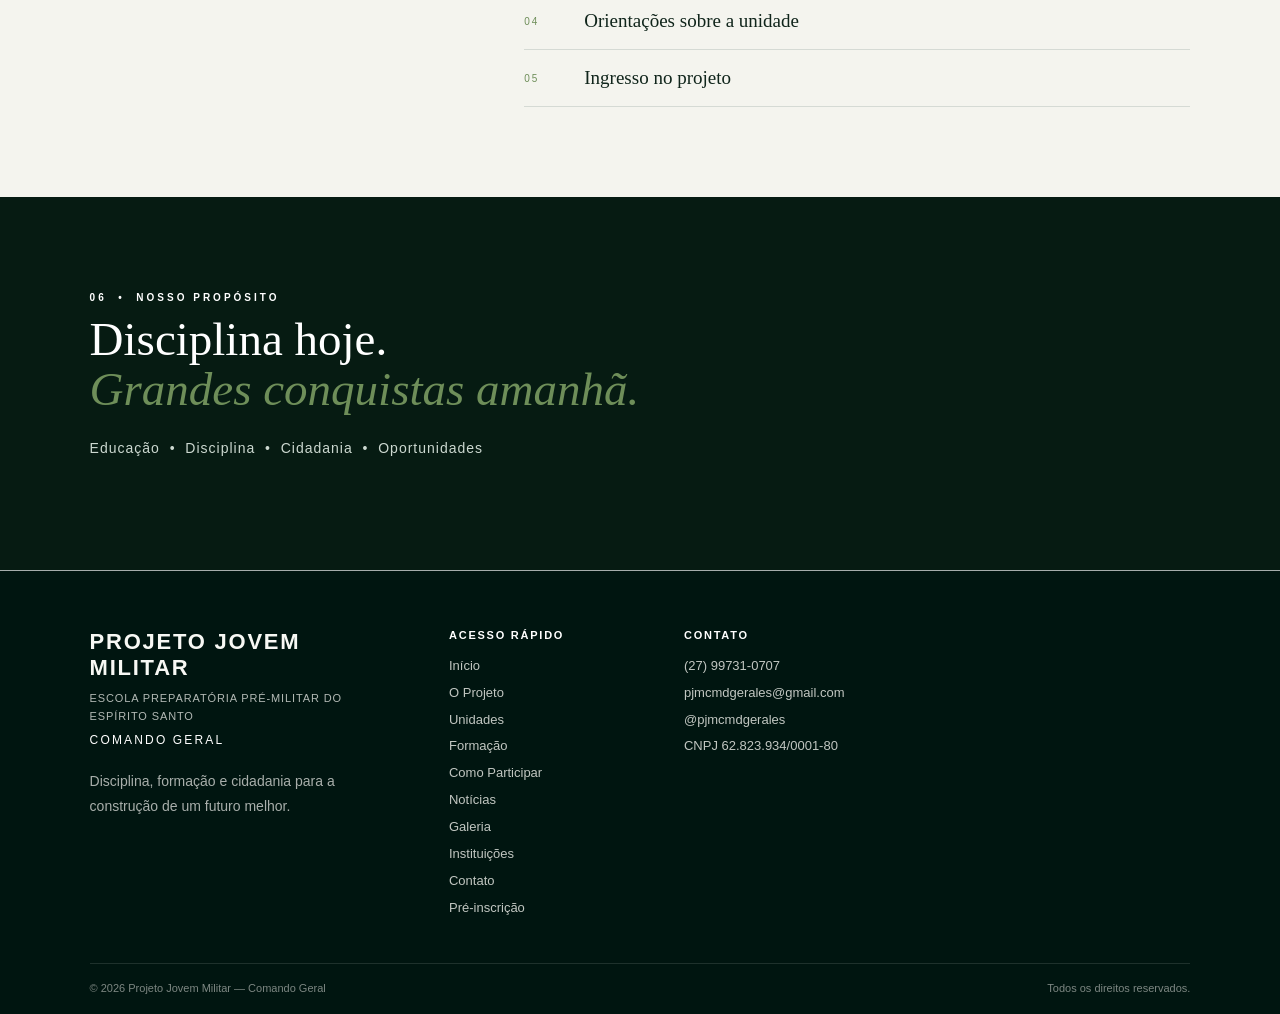
==== commit ab6b39bc: "Update como-participar.html" ====
--- a/como-participar.html
+++ b/como-participar.html
@@ -20,7 +20,7 @@
 <span class="brand-text"><strong>PROJETO JOVEM<br>MILITAR</strong><small>ESCOLA PREPARATÓRIA<br>PRÉ-MILITAR DO ESPÍRITO SANTO</small><em>COMANDO GERAL</em></span>
 </a>
 <button class="menu-toggle" type="button" aria-label="Abrir menu" aria-expanded="false">☰</button>
-<nav class="nav" aria-label="Navegação principal"><a href="index.html" data-page="inicio">INÍCIO</a><a href="projeto.html" data-page="projeto">O PROJETO</a><a href="unidades.html" data-page="unidades">UNIDADES</a><a href="formacao.html" data-page="formacao">FORMAÇÃO</a><a class="active" href="como-participar.html" data-page="como">COMO PARTICIPAR</a><a href="noticias.html" data-page="noticias">NOTÍCIAS</a><a href="galeria.html" data-page="galeria">GALERIA</a><a href="instituicoes.html" data-page="instituicoes">INSTITUIÇÕES</a><a href="contato.html" data-page="contato">CONTATO</a></nav>
+<nav class="nav" aria-label="Navegação principal"><a href="index.html" data-page="inicio">INÍCIO</a><a href="projeto.html" data-page="projeto">O PROJETO</a><a href="unidades.html" data-page="unidades">UNIDADES</a><a href="formacao.html" data-page="formacao">FORMAÇÃO</a><a href="como-participar.html" data-page="como" class="active" aria-current="page">COMO PARTICIPAR</a><a href="galeria.html" data-page="galeria">GALERIA</a><a href="instituicoes.html" data-page="instituicoes">INSTITUIÇÕES</a><a href="parcerias.html" data-page="parcerias">PARCERIAS</a><a href="contato.html" data-page="contato">CONTATO</a></nav>
 </div>
 </header>
 
--- a/como-participar.css
+++ b/como-participar.css
@@ -17,3 +17,4 @@
 
 .main-button{display:inline-flex;align-items:center;gap:28px;border:1px solid rgba(255,255,255,.75);color:#fff;text-decoration:none;padding:18px 23px;font-size:10px;letter-spacing:1.5px;white-space:nowrap}.main-button span{font-size:19px;color:#b8d79d}
 .pre-section{background:#061b12;padding:82px 0 110px}.after-section .section-kicker{color:#6e8e59}
+.pjm-footer .footer-grid{display:grid;grid-template-columns:1.35fr .8fr 1fr;gap:54px}.pjm-footer{padding:25px 0 0}.pjm-footer .footer-bottom{margin-top:0}
--- a/common.css
+++ b/common.css
@@ -6,7 +6,7 @@
 .nav a.active:after{transform:scaleX(1)!important}
 .header-cta,.cta{white-space:nowrap}
 .pjm-footer{background:#001d18;color:#f7f8f4;border-top:1px solid rgba(212,173,53,.34);padding:58px 0 0}
-.pjm-footer .footer-grid{display:grid;grid-template-columns:1.35fr .8fr 1fr;gap:54px}
+/* Configuração das colunas do rodapé definida nas regras específicas */
 .pjm-footer .footer-title{font-size:22px;font-weight:700;letter-spacing:.08em}
 .pjm-footer .footer-subtitle{margin-top:9px;font-size:11px;line-height:1.6;letter-spacing:.08em;color:rgba(247,248,244,.72);max-width:360px}
 .pjm-footer .footer-command{margin-top:8px;font-size:12px;letter-spacing:.18em;color:#d4ad35}
@@ -62,3 +62,209 @@
     bottom:5px!important;
   }
 }
+/* CORREÇÃO FINAL — ORGANIZAÇÃO DO RODAPÉ */
+.pjm-footer .footer-grid{
+  grid-template-columns:1.35fr .8fr 1fr 1fr;
+}
+
+.pjm-footer .footer-grid > div:not(.footer-brand){
+  display:flex;
+  flex-direction:column;
+  align-items:flex-start;
+  gap:8px;
+}
+
+.pjm-footer .footer-grid > div:not(.footer-brand) h4{
+  margin:0 0 8px;
+  font-size:11px;
+  letter-spacing:.16em;
+  color:#d4ad35;
+}
+
+.pjm-footer .footer-grid > div:not(.footer-brand) a{
+  font-size:13px;
+  color:rgba(247,248,244,.78);
+  text-decoration:none;
+  line-height:1.45;
+}
+
+.pjm-footer .footer-grid > div:not(.footer-brand) a:hover{
+  color:#fff;
+}
+
+.pjm-footer .footer-grid > div:not(.footer-brand) span{
+  font-size:13px;
+  color:rgba(247,248,244,.78);
+  line-height:1.45;
+}
+/* PJM — FOTO INSTITUCIONAL UNIVERSAL DOS HEROES */
+
+.project-hero{
+background:linear-gradient(90deg,rgba(3,18,11,.96) 0%,rgba(3,18,11,.78) 45%,rgba(3,18,11,.42) 78%,rgba(3,18,11,.7)),url("assets/hero-pjm.jpg") center/cover no-repeat!important;
+}
+
+
+.units-hero{
+background:linear-gradient(90deg,rgba(0,29,24,.94),rgba(0,29,24,.48)),url("assets/hero-pjm.jpg") center/cover no-repeat!important;
+}
+      rgba(0, 12, 10, .76) 100%
+    ),
+    url("assets/bandeira-pedro-canario.png") center / cover no-repeat !important;
+  position: relative;
+}
+
+
+.formation-hero .hero-image,
+.participar-hero .hero-image{
+background:linear-gradient(90deg,rgba(3,18,11,.98) 0%,rgba(3,18,11,.78) 45%,rgba(3,18,11,.42) 78%,rgba(3,18,11,.7)),url("assets/hero-pjm.jpg") center/cover no-repeat!important;
+filter:none!important;
+}
+
+/* PJM — FUNDO CORRIGIDO DO BANNER PRINCIPAL */
+.hero {
+  background: #001510 !important;
+}
+
+.inst-hero{
+background:linear-gradient(90deg,rgba(0,44,36,.94) 0%,rgba(0,57,46,.62) 52%,rgba(0,37,31,.72) 100%),url("assets/hero-pjm.jpg") center/cover no-repeat!important;
+}
+
+.contact-hero{
+background:linear-gradient(90deg,rgba(7,29,19,.94) 0%,rgba(10,40,25,.62) 58%,rgba(13,48,31,.72) 100%),url("assets/hero-pjm.jpg") center/cover no-repeat!important;
+}
+
+.pre-hero{
+background:linear-gradient(90deg,rgba(0,29,24,.97),rgba(0,29,24,.57)),url("assets/hero-pjm.jpg") center/cover no-repeat!important;
+}
+/* PJM — REMOVER MARCAS CIRCULARES DOS HEROES */
+.hero-mark{
+display:none!important;
+}
+/* PJM — REMOVER SELOS CIRCULARES DOS HEROES */
+.hero .seal{
+display:none!important;
+}
+/* PJM — NOVA COMPOSIÇÃO DO HERO */
+/* PJM - AJUSTE SEGURO DO HERO */
+@media(min-width:851px){
+.hero .hero-content{
+position:relative;
+z-index:2;
+max-width:620px;
+}
+.hero .hero-side{
+z-index:2;
+}
+}
+
+/* PJM — TEMA VERDE MILITAR NOTURNO */
+
+:root {
+  --g: #001510;
+  --g2: #002019;
+}
+
+/* Fundo geral */
+body {
+  background-color: #001510 !important;
+}
+
+/* Cabeçalhos */
+.site-header,
+.header,
+.topbar {
+  background-color: #001510 !important;
+}
+
+/* Seções institucionais */
+.institutions,
+.pillars,
+.quote,
+.contact {
+  background-color: #001510 !important;
+}
+
+/* Cartões institucionais */
+.institution-grid a {
+  background-color: #002019 !important;
+}
+
+/* Rodapé */
+.pjm-footer,
+.site-footer {
+  background-color: #001510 !important;
+}
+
+/* PJM — DETALHES INSTITUCIONAIS BRANCOS */
+
+/* Nome COMANDO GERAL no cabeçalho */
+.brand-text em,
+.header .brand em,
+.site-header .brand em {
+  color: #FFFFFF !important;
+}
+
+/* Linhas divisórias e bordas institucionais */
+.site-header,
+.header,
+.pillars,
+.pjm-footer,
+.site-footer {
+  border-color: rgba(255,255,255,.65) !important;
+}
+
+/* Linha de destaque do banner */
+.hero-line,
+.quote-line {
+  background: #FFFFFF !important;
+}
+
+/* Detalhes e títulos institucionais */
+.section-kicker,
+.footer-command,
+.pjm-footer .footer-links strong,
+.pjm-footer .footer-contact strong {
+  color: #FFFFFF !important;
+}
+
+/* Indicadores e símbolos da faixa institucional */
+.pillars-grid b {
+  color: #FFFFFF !important;
+}
+
+/* Linha ativa do menu */
+.nav a.active::after,
+.header .nav a.active::after {
+  background: #FFFFFF !important;
+}
+/* PJM — PADRONIZAÇÃO BRANCA DOS TEXTOS */
+
+/* Palavras laterais da frase institucional */
+.quote-word {
+  color: #FFFFFF !important;
+}
+
+/* Títulos da seção de contato */
+.contact-item b {
+  color: #FFFFFF !important;
+}
+
+/* Destaques do rodapé */
+.pjm-footer .footer-command,
+.pjm-footer .footer-links strong,
+.pjm-footer .footer-contact strong {
+  color: #FFFFFF !important;
+}  
+/* PJM — BANNER OFICIAL DA PÁGINA CONTATO */
+
+body .contact-hero {
+  background:
+    linear-gradient(
+      90deg,
+      rgba(0,21,16,.55) 0%,
+      rgba(0,21,16,.25) 45%,
+      rgba(0,21,16,.05) 100%
+    ),
+    url("assets/banner-contato-pjm.png")
+    center center / cover no-repeat !important;
+}
--- a/responsive.css
+++ b/responsive.css
@@ -5,3 +5,57 @@
 @media(max-width:1150px){.header{padding-left:5%;padding-right:5%}.topbar{padding-left:5%;padding-right:5%}}
 @media(max-width:850px){.header .nav{z-index:30}.header .menu-toggle{cursor:pointer}.header .brand strong{white-space:normal}}
 @media(max-width:620px){.topbar{letter-spacing:1.5px}.pjm-footer .container{width:90%}}
+/* PJM — AJUSTE DO RODAPÉ PARA CELULAR */
+@media (max-width: 620px) {
+  .pjm-footer .footer-grid {
+    display: flex !important;
+    flex-direction: column !important;
+    gap: 28px !important;
+  }
+
+  .pjm-footer .footer-brand,
+  .pjm-footer .footer-links,
+  .pjm-footer .footer-contact {
+    width: 100% !important;
+    max-width: 100% !important;
+    grid-column: auto !important;
+  }
+
+  .pjm-footer .footer-title {
+    font-size: 20px !important;
+  }
+
+  .pjm-footer .footer-links a,
+  .pjm-footer .footer-contact span {
+    overflow-wrap: anywhere;
+  }
+
+  .pjm-footer .footer-bottom {
+    flex-direction: column !important;
+    align-items: flex-start !important;
+    gap: 10px !important;
+  }
+  }
+/* PJM - CORRECAO DA PAGINA INICIAL */
+.pillars .container.pillars-grid{
+  display:grid!important;
+  grid-template-columns:repeat(4,minmax(0,1fr))!important;
+  gap:24px!important;
+}
+.pillars .container.pillars-grid>*{
+  min-width:0!important;
+  line-height:1.6!important;
+}
+section.institutions img{
+  display:block!important;
+  width:100%!important;
+  max-width:120px!important;
+  height:100px!important;
+  object-fit:contain!important;
+  margin:0 auto 14px!important;
+}
+@media(max-width:700px){
+  .pillars .container.pillars-grid{
+    grid-template-columns:repeat(2,minmax(0,1fr))!important;
+  }
+}
